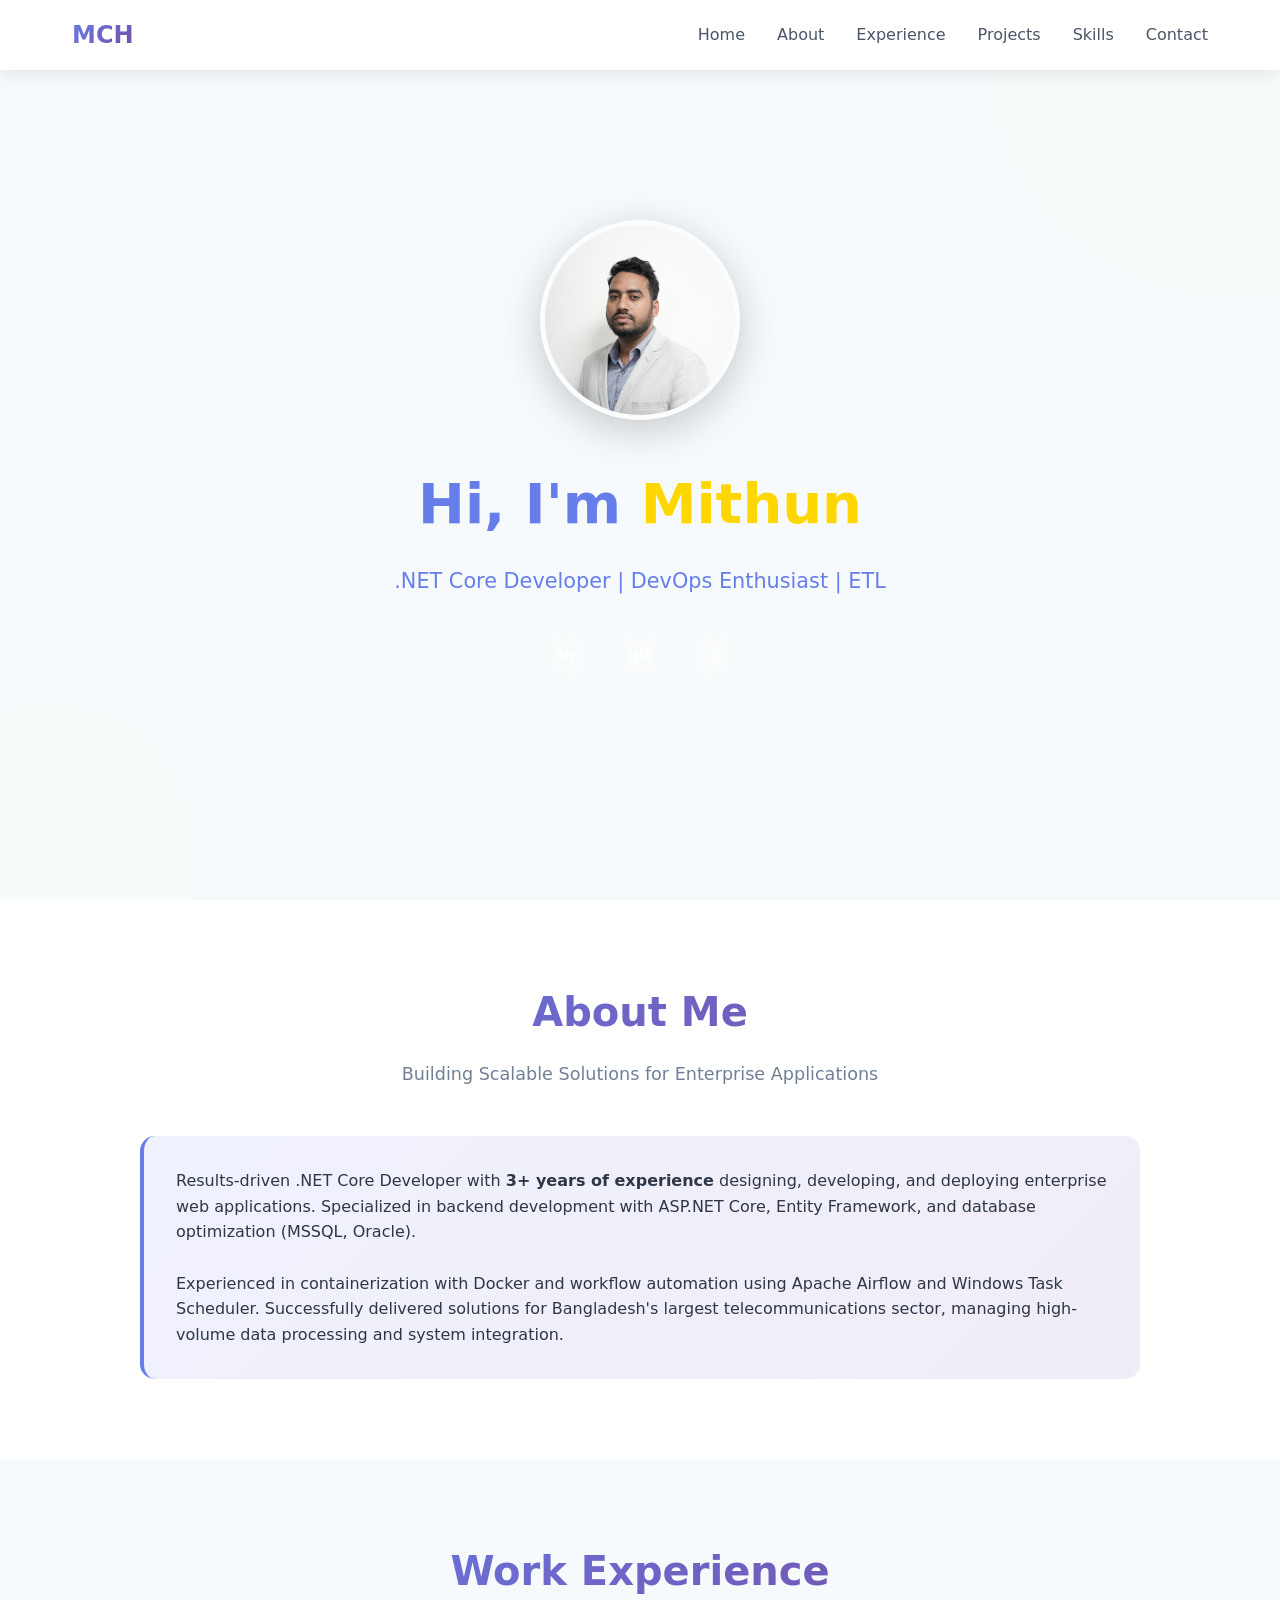
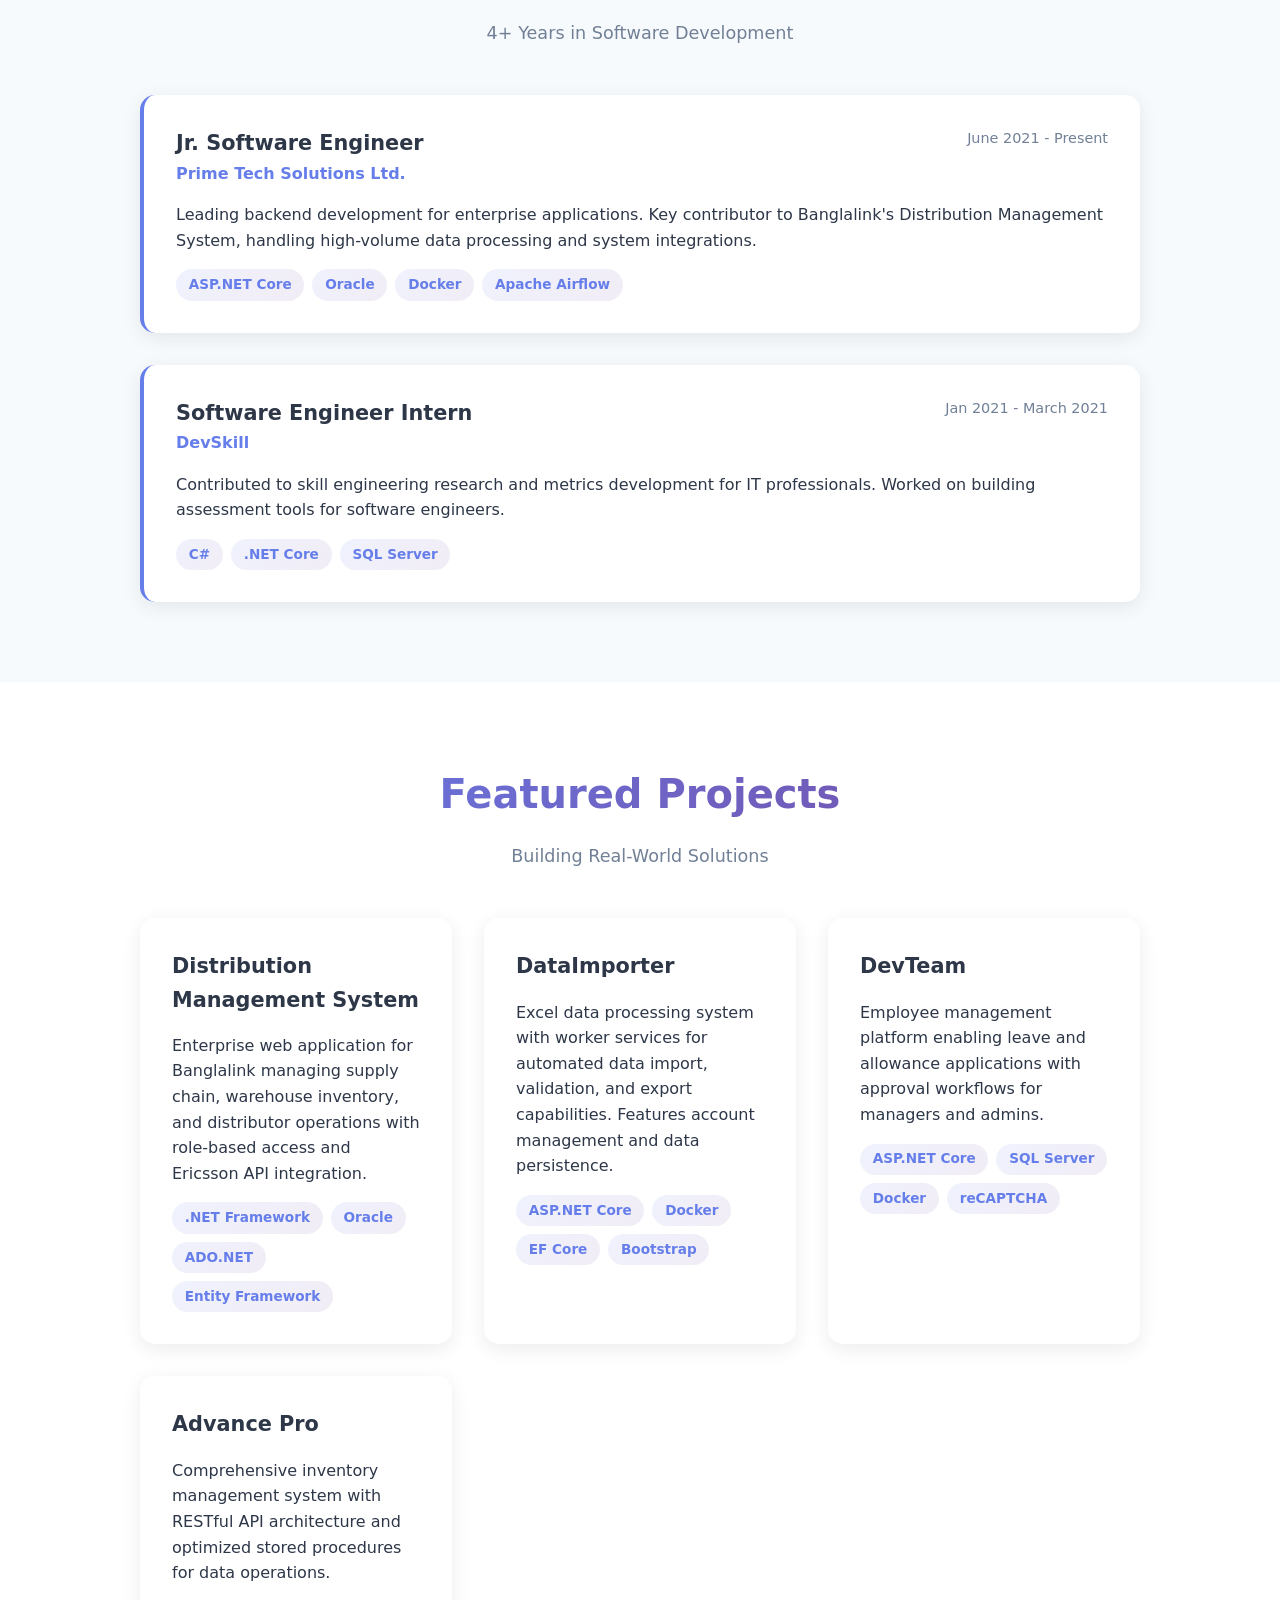
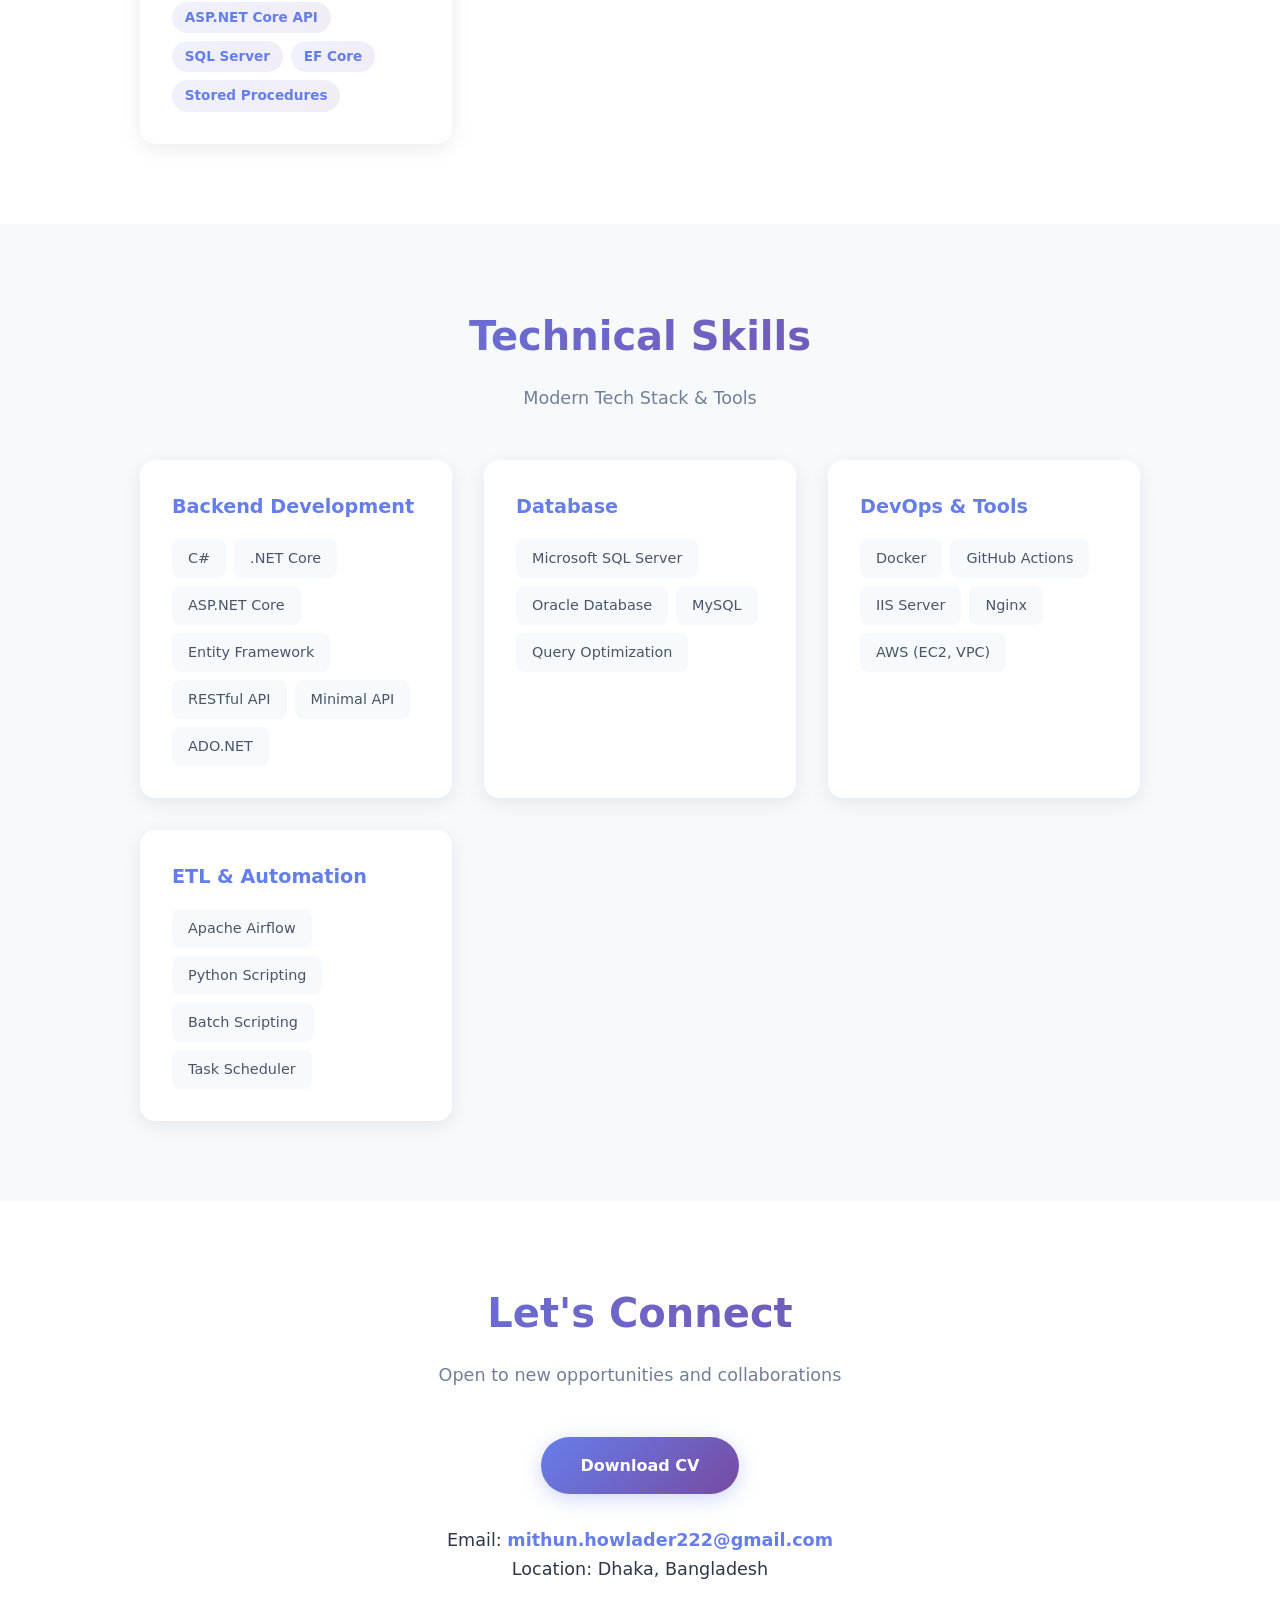
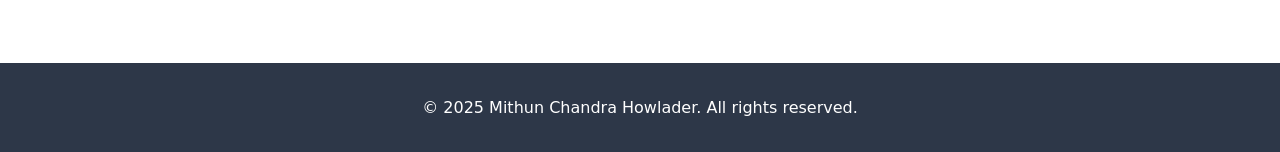
==== index.html @ dd21c3f7 "segrigate css and html" ====
<!DOCTYPE html>
<html lang="en">
<head>
  <meta charset="UTF-8">
  <meta name="viewport" content="width=device-width, initial-scale=1.0">
  <title>Mithun Chandra Howlader | .NET Developer</title>
  <!-- CSS file link -->
  <link rel="stylesheet" href="style.css">
</head>
<body>
  <!-- Navigation -->
  <nav>
    <div class="container">
      <div class="logo">MCH</div>
      <ul>
        <li><a href="#home">Home</a></li>
        <li><a href="#about">About</a></li>
        <li><a href="#experience">Experience</a></li>
        <li><a href="#projects">Projects</a></li>
        <li><a href="#skills">Skills</a></li>
        <li><a href="#contact">Contact</a></li>
      </ul>
      <div class="mobile-menu">☰</div>
    </div>
  </nav>

  <!-- Hero Section -->
  <section id="home" class="hero">
    <div class="hero-content">
      <img src="mch.JPG" alt="Profile" class="profile-pic">
      <h1 style="color: #667eea;">Hi, I'm <span style="color: #ffd700;">Mithun</span></h1>
      <p class="subtitle" style="color: #667eea;">.NET Core Developer | DevOps Enthusiast | ETL</p>
      <div class="social-links">
        <a href="https://www.linkedin.com/in/mithun-chandra-howlader-b78268a1/" target="_blank" title="LinkedIn">in</a>
        <a href="https://github.com/mchowlader/" target="_blank" title="GitHub">git</a>
        <a href="mailto:mi@example.com" title="Email">@</a>
      </div>
    </div>
  </section>

  <!-- About Section -->
  <section id="about">
    <div class="container">
      <h2>About Me</h2>
      <p class="section-subtitle">Building Scalable Solutions for Enterprise Applications</p>
      
      <div class="about-content">
        <div class="about-text">
          <p>Results-driven .NET Core Developer with <strong>3+ years of experience</strong> designing, developing, and deploying enterprise web applications. Specialized in backend development with ASP.NET Core, Entity Framework, and database optimization (MSSQL, Oracle).</p>
          <br>
          <p>Experienced in containerization with Docker and workflow automation using Apache Airflow and Windows Task Scheduler. Successfully delivered solutions for Bangladesh's largest telecommunications sector, managing high-volume data processing and system integration.</p>
        </div>
      </div>
    </div>
  </section>

  <!-- Experience Section -->
  <section id="experience">
    <div class="container">
      <h2>Work Experience</h2>
      <p class="section-subtitle">4+ Years in Software Development</p>
      
      <div class="experience-grid">
        <div class="experience-card">
          <div class="experience-header">
            <div>
              <div class="job-title">Jr. Software Engineer</div>
              <div class="company">Prime Tech Solutions Ltd.</div>
            </div>
            <div class="date">June 2021 - Present</div>
          </div>
          <p>Leading backend development for enterprise applications. Key contributor to Banglalink's Distribution Management System, handling high-volume data processing and system integrations.</p>
          <div class="tech-stack">
            <span class="tech-tag">ASP.NET Core</span>
            <span class="tech-tag">Oracle</span>
            <span class="tech-tag">Docker</span>
            <span class="tech-tag">Apache Airflow</span>
          </div>
        </div>

        <div class="experience-card">
          <div class="experience-header">
            <div>
              <div class="job-title">Software Engineer Intern</div>
              <div class="company">DevSkill</div>
            </div>
            <div class="date">Jan 2021 - March 2021</div>
          </div>
          <p>Contributed to skill engineering research and metrics development for IT professionals. Worked on building assessment tools for software engineers.</p>
          <div class="tech-stack">
            <span class="tech-tag">C#</span>
            <span class="tech-tag">.NET Core</span>
            <span class="tech-tag">SQL Server</span>
          </div>
        </div>
      </div>
    </div>
  </section>

  <!-- Projects Section -->
  <section id="projects">
    <div class="container">
      <h2>Featured Projects</h2>
      <p class="section-subtitle">Building Real-World Solutions</p>
      
      <div class="projects-grid">
        <div class="project-card">
          <div class="project-title">Distribution Management System</div>
          <p>Enterprise web application for Banglalink managing supply chain, warehouse inventory, and distributor operations with role-based access and Ericsson API integration.</p>
          <div class="tech-stack">
            <span class="tech-tag">.NET Framework</span>
            <span class="tech-tag">Oracle</span>
            <span class="tech-tag">ADO.NET</span>
            <span class="tech-tag">Entity Framework</span>
          </div>
        </div>

        <div class="project-card">
          <div class="project-title">DataImporter</div>
          <p>Excel data processing system with worker services for automated data import, validation, and export capabilities. Features account management and data persistence.</p>
          <div class="tech-stack">
            <span class="tech-tag">ASP.NET Core</span>
            <span class="tech-tag">Docker</span>
            <span class="tech-tag">EF Core</span>
            <span class="tech-tag">Bootstrap</span>
          </div>
        </div>

        <div class="project-card">
          <div class="project-title">DevTeam</div>
          <p>Employee management platform enabling leave and allowance applications with approval workflows for managers and admins.</p>
          <div class="tech-stack">
            <span class="tech-tag">ASP.NET Core</span>
            <span class="tech-tag">SQL Server</span>
            <span class="tech-tag">Docker</span>
            <span class="tech-tag">reCAPTCHA</span>
          </div>
        </div>

        <div class="project-card">
          <div class="project-title">Advance Pro</div>
          <p>Comprehensive inventory management system with RESTful API architecture and optimized stored procedures for data operations.</p>
          <div class="tech-stack">
            <span class="tech-tag">ASP.NET Core API</span>
            <span class="tech-tag">SQL Server</span>
            <span class="tech-tag">EF Core</span>
            <span class="tech-tag">Stored Procedures</span>
          </div>
        </div>
      </div>
    </div>
  </section>

  <!-- Skills Section -->
  <section id="skills">
    <div class="container">
      <h2>Technical Skills</h2>
      <p class="section-subtitle">Modern Tech Stack & Tools</p>
      
      <div class="skills-grid">
        <div class="skill-category">
          <h3>Backend Development</h3>
          <div class="skill-list">
            <span class="skill-item">C#</span>
            <span class="skill-item">.NET Core</span>
            <span class="skill-item">ASP.NET Core</span>
            <span class="skill-item">Entity Framework</span>
            <span class="skill-item">RESTful API</span>
            <span class="skill-item">Minimal API</span>
            <span class="skill-item">ADO.NET</span>
          </div>
        </div>

        <div class="skill-category">
          <h3>Database</h3>
          <div class="skill-list">
            <span class="skill-item">Microsoft SQL Server</span>
            <span class="skill-item">Oracle Database</span>
            <span class="skill-item">MySQL</span>
            <span class="skill-item">Query Optimization</span>
          </div>
        </div>

        <div class="skill-category">
          <h3>DevOps & Tools</h3>
          <div class="skill-list">
            <span class="skill-item">Docker</span>
            <span class="skill-item">GitHub Actions</span>
            <span class="skill-item">IIS Server</span>
            <span class="skill-item">Nginx</span>
            <span class="skill-item">AWS (EC2, VPC)</span>
          </div>
        </div>

        <div class="skill-category">
          <h3>ETL & Automation</h3>
          <div class="skill-list">
            <span class="skill-item">Apache Airflow</span>
            <span class="skill-item">Python Scripting</span>
            <span class="skill-item">Batch Scripting</span>
            <span class="skill-item">Task Scheduler</span>
          </div>
        </div>
      </div>
    </div>
  </section>

  <!-- Contact Section -->
  <section id="contact">
    <div class="container">
      <h2>Let's Connect</h2>
      <p class="section-subtitle">Open to new opportunities and collaborations</p>
      
      <div class="contact-content">
        <a href="Mithun Chandra Howlader_CV_v2.pdf" class="btn-primary" target="_blank">Download CV</a>
        <div class="contact-info">
          <p>Email: <a href="mithun.howlader222@gmail">mithun.howlader222@gmail.com</a></p>
          <p>Location: Dhaka, Bangladesh</p>
        </div>
      </div>
    </div>
  </section>

  <!-- Footer -->
  <footer>
    <p>© 2025 Mithun Chandra Howlader. All rights reserved.</p>
  </footer>
</body>
</html>
---- style.css ----
* {
      margin: 0;
      padding: 0;
      box-sizing: border-box;
      scroll-behavior: smooth;
    }

    body {
      font-family: 'Inter', 'Segoe UI', system-ui, -apple-system, sans-serif;
      background: linear-gradient(135deg, #667eea 0%, #764ba2 100%);
      color: #2d3748;
      line-height: 1.6;
    }

    /* Navigation */
    nav {
      position: fixed;
      top: 0;
      width: 100%;
      background: rgba(255, 255, 255, 0.95);
      backdrop-filter: blur(10px);
      padding: 1rem 0;
      z-index: 1000;
      box-shadow: 0 2px 20px rgba(0, 0, 0, 0.1);
    }

    nav .container {
      max-width: 1200px;
      margin: 0 auto;
      padding: 0 2rem;
      display: flex;
      justify-content: space-between;
      align-items: center;
    }

    nav .logo {
      font-size: 1.5rem;
      font-weight: 700;
      background: linear-gradient(135deg, #667eea 0%, #764ba2 100%);
      -webkit-background-clip: text;
      -webkit-text-fill-color: transparent;
      background-clip: text;
    }

    nav ul {
      display: flex;
      list-style: none;
      gap: 2rem;
    }

    nav a {
      text-decoration: none;
      color: #4a5568;
      font-weight: 500;
      transition: color 0.3s;
    }

    nav a:hover {
      color: #667eea;
    }

    /* Hero Section */
    .hero {
      min-height: 100vh;
      display: flex;
      align-items: center;
      justify-content: center;
      text-align: center;
      padding: 2rem;
      position: relative;
      overflow: hidden;
    }

    .hero::before {
      content: '';
      position: absolute;
      width: 500px;
      height: 500px;
      background: rgba(255, 255, 255, 0.1);
      border-radius: 50%;
      top: -200px;
      right: -200px;
      animation: float 6s ease-in-out infinite;
    }

    .hero::after {
      content: '';
      position: absolute;
      width: 300px;
      height: 300px;
      background: rgba(255, 255, 255, 0.1);
      border-radius: 50%;
      bottom: -100px;
      left: -100px;
      animation: float 8s ease-in-out infinite;
    }

    @keyframes float {
      0%, 100% { transform: translateY(0px); }
      50% { transform: translateY(20px); }
    }

    .hero-content {
      position: relative;
      z-index: 1;
    }

    .profile-pic {
      width: 200px;
      height: 200px;
      border-radius: 50%;
      border: 5px solid rgba(255, 255, 255, 0.3);
      margin-bottom: 2rem;
      box-shadow: 0 10px 40px rgba(0, 0, 0, 0.2);
      object-fit: cover;
      transition: transform 0.3s;
    }

    .profile-pic:hover {
      transform: scale(1.05);
    }

    .hero h1 {
      font-size: 3.5rem;
      color: white;
      margin-bottom: 1rem;
      font-weight: 800;
    }

    .hero .subtitle {
      font-size: 1.3rem;
      color: rgba(255, 255, 255, 0.9);
      margin-bottom: 2rem;
      font-weight: 300;
    }

    .social-links {
      display: flex;
      gap: 1.5rem;
      justify-content: center;
      margin-top: 2rem;
    }

    .social-links a {
      width: 50px;
      height: 50px;
      background: rgba(255, 255, 255, 0.2);
      backdrop-filter: blur(10px);
      border-radius: 50%;
      display: flex;
      align-items: center;
      justify-content: center;
      color: white;
      text-decoration: none;
      transition: all 0.3s;
      font-weight: 600;
    }

    .social-links a:hover {
      background: white;
      color: #667eea;
      transform: translateY(-5px);
    }

    /* Sections */
    section {
      padding: 5rem 2rem;
      background: white;
    }

    section:nth-child(even) {
      background: #f7fafc;
    }

    .container {
      max-width: 1000px;
      margin: 0 auto;
    }

    h2 {
      font-size: 2.5rem;
      margin-bottom: 1rem;
      text-align: center;
      background: linear-gradient(135deg, #667eea 0%, #764ba2 100%);
      -webkit-background-clip: text;
      -webkit-text-fill-color: transparent;
      background-clip: text;
      font-weight: 700;
    }

    .section-subtitle {
      text-align: center;
      color: #718096;
      margin-bottom: 3rem;
      font-size: 1.1rem;
    }

    /* About Section */
    .about-content {
      display: grid;
      gap: 2rem;
      margin-top: 2rem;
    }

    .about-text {
      background: linear-gradient(135deg, rgba(102, 126, 234, 0.1) 0%, rgba(118, 75, 162, 0.1) 100%);
      padding: 2rem;
      border-radius: 15px;
      border-left: 4px solid #667eea;
    }

    /* Experience Section */
    .experience-grid {
      display: grid;
      gap: 2rem;
      margin-top: 2rem;
    }

    .experience-card {
      background: white;
      padding: 2rem;
      border-radius: 15px;
      box-shadow: 0 5px 20px rgba(0, 0, 0, 0.08);
      border-left: 4px solid #667eea;
      transition: transform 0.3s, box-shadow 0.3s;
    }

    .experience-card:hover {
      transform: translateY(-5px);
      box-shadow: 0 10px 30px rgba(102, 126, 234, 0.2);
    }

    .experience-header {
      display: flex;
      justify-content: space-between;
      align-items: start;
      margin-bottom: 1rem;
      flex-wrap: wrap;
      gap: 1rem;
    }

    .job-title {
      font-size: 1.3rem;
      font-weight: 700;
      color: #2d3748;
    }

    .company {
      color: #667eea;
      font-weight: 600;
    }

    .date {
      color: #718096;
      font-size: 0.9rem;
    }

    /* Projects Section */
    .projects-grid {
      display: grid;
      grid-template-columns: repeat(auto-fit, minmax(300px, 1fr));
      gap: 2rem;
      margin-top: 2rem;
    }

    .project-card {
      background: white;
      padding: 2rem;
      border-radius: 15px;
      box-shadow: 0 5px 20px rgba(0, 0, 0, 0.08);
      transition: transform 0.3s, box-shadow 0.3s;
    }

    .project-card:hover {
      transform: translateY(-5px);
      box-shadow: 0 10px 30px rgba(102, 126, 234, 0.2);
    }

    .project-title {
      font-size: 1.3rem;
      font-weight: 700;
      color: #2d3748;
      margin-bottom: 1rem;
    }

    .tech-stack {
      display: flex;
      flex-wrap: wrap;
      gap: 0.5rem;
      margin-top: 1rem;
    }

    .tech-tag {
      background: linear-gradient(135deg, rgba(102, 126, 234, 0.1) 0%, rgba(118, 75, 162, 0.1) 100%);
      color: #667eea;
      padding: 0.3rem 0.8rem;
      border-radius: 20px;
      font-size: 0.85rem;
      font-weight: 600;
    }

    /* Skills Section */
    .skills-grid {
      display: grid;
      grid-template-columns: repeat(auto-fit, minmax(250px, 1fr));
      gap: 2rem;
      margin-top: 2rem;
    }

    .skill-category {
      background: white;
      padding: 2rem;
      border-radius: 15px;
      box-shadow: 0 5px 20px rgba(0, 0, 0, 0.08);
    }

    .skill-category h3 {
      color: #667eea;
      margin-bottom: 1rem;
      font-size: 1.2rem;
    }

    .skill-list {
      display: flex;
      flex-wrap: wrap;
      gap: 0.5rem;
    }

    .skill-item {
      background: #f7fafc;
      padding: 0.5rem 1rem;
      border-radius: 8px;
      font-size: 0.9rem;
      color: #4a5568;
    }

    /* Contact Section */
    .contact-content {
      text-align: center;
      margin-top: 2rem;
    }

    .btn-primary {
      display: inline-block;
      background: linear-gradient(135deg, #667eea 0%, #764ba2 100%);
      color: white;
      padding: 1rem 2.5rem;
      border-radius: 50px;
      text-decoration: none;
      font-weight: 600;
      transition: transform 0.3s, box-shadow 0.3s;
      box-shadow: 0 5px 20px rgba(102, 126, 234, 0.3);
    }

    .btn-primary:hover {
      transform: translateY(-3px);
      box-shadow: 0 10px 30px rgba(102, 126, 234, 0.4);
    }

    .contact-info {
      margin-top: 2rem;
      font-size: 1.1rem;
    }

    .contact-info a {
      color: #667eea;
      text-decoration: none;
      font-weight: 600;
    }

    /* Footer */
    footer {
      background: #2d3748;
      color: white;
      text-align: center;
      padding: 2rem;
    }

    /* Mobile Menu */
    .mobile-menu {
      display: none;
      cursor: pointer;
      font-size: 1.5rem;
    }

    @media (max-width: 768px) {
      nav ul {
        display: none;
      }

      .mobile-menu {
        display: block;
      }

      .hero h1 {
        font-size: 2.5rem;
      }

      .hero .subtitle {
        font-size: 1.1rem;
      }

      h2 {
        font-size: 2rem;
      }

      .experience-header {
        flex-direction: column;
      }
    }
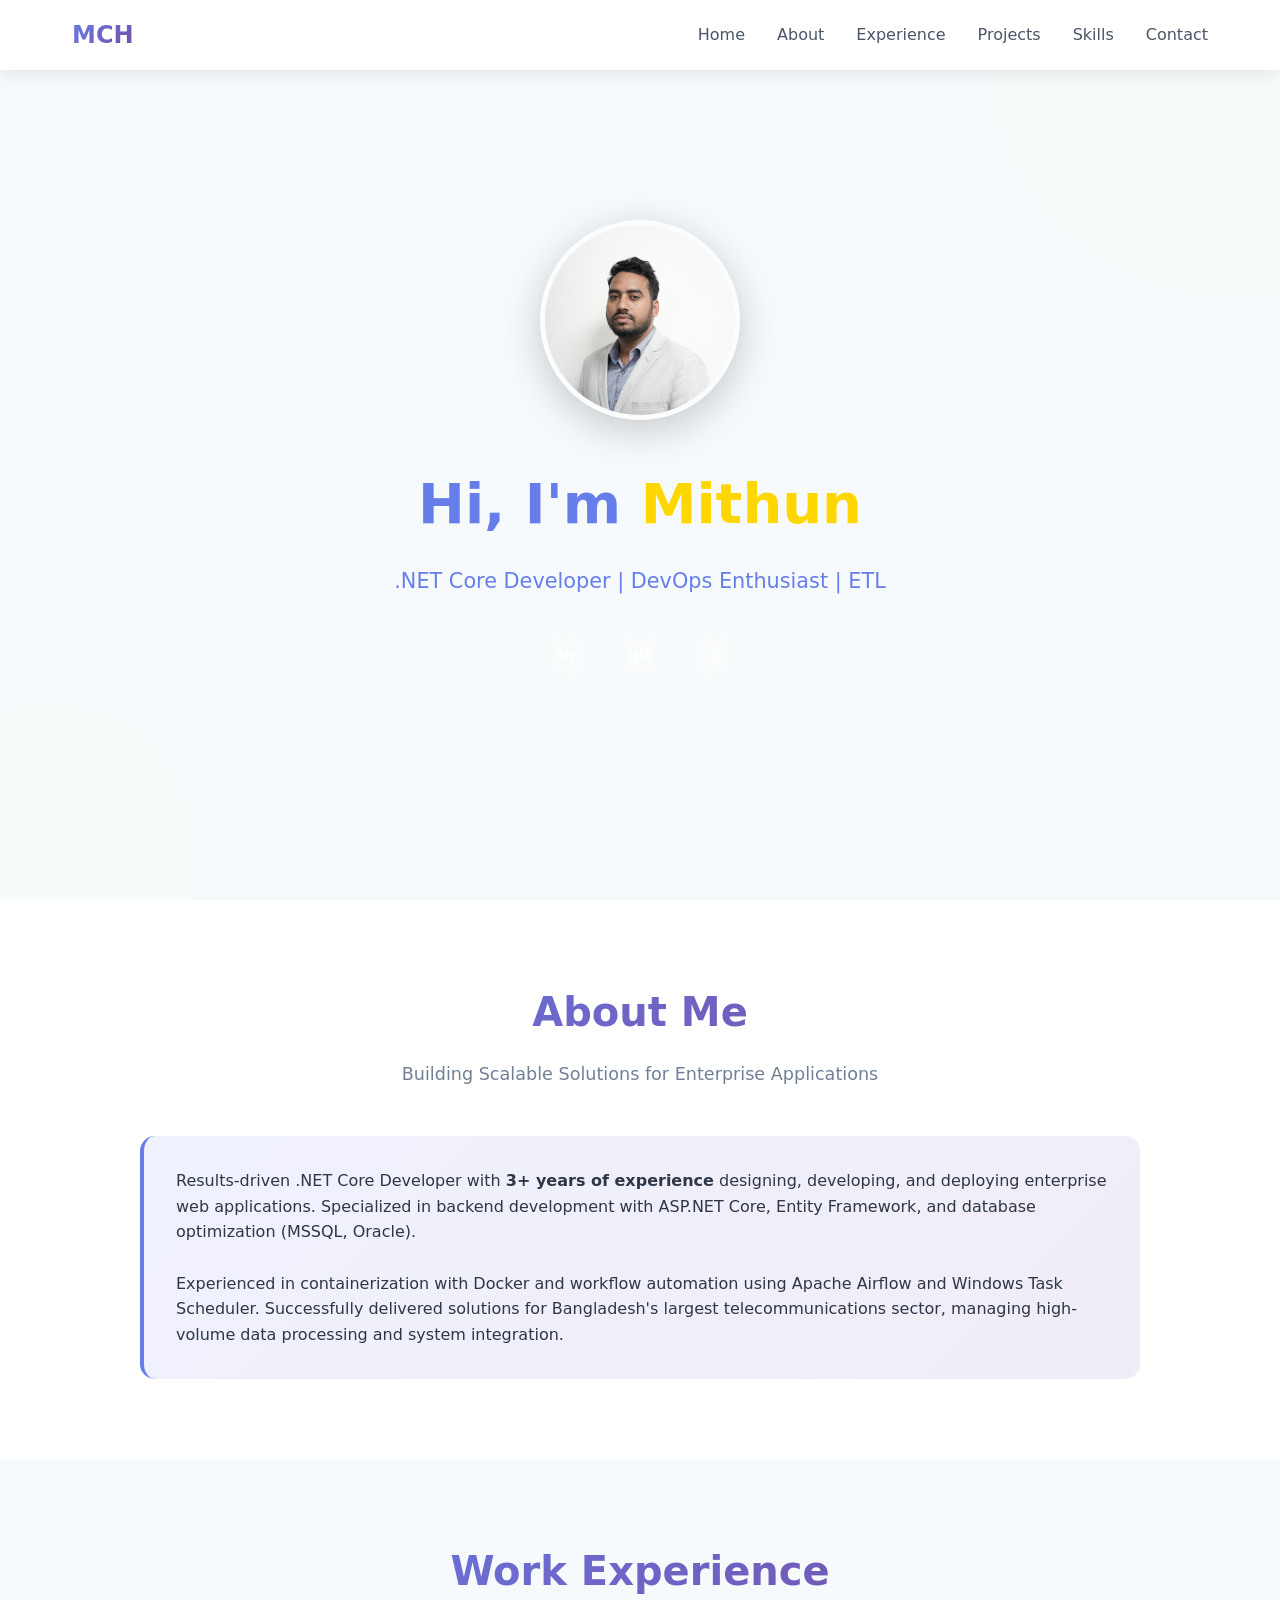
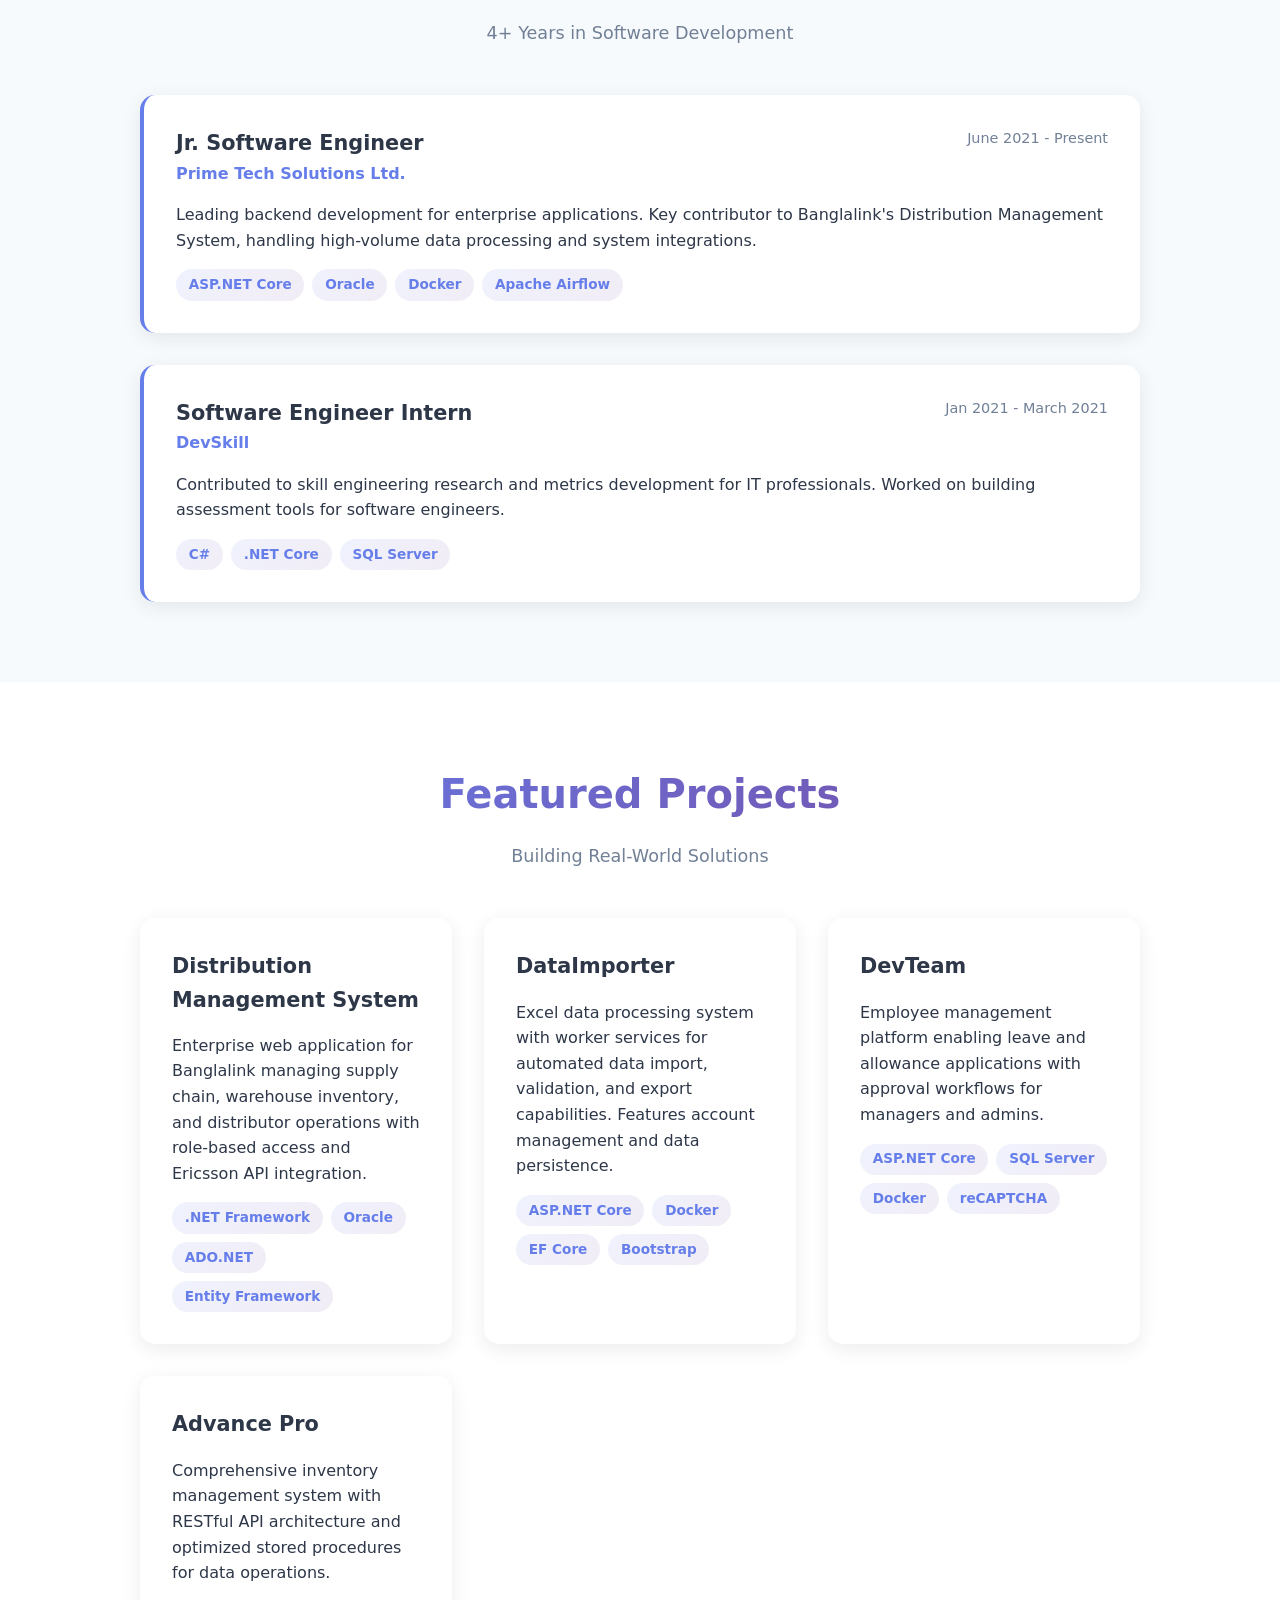
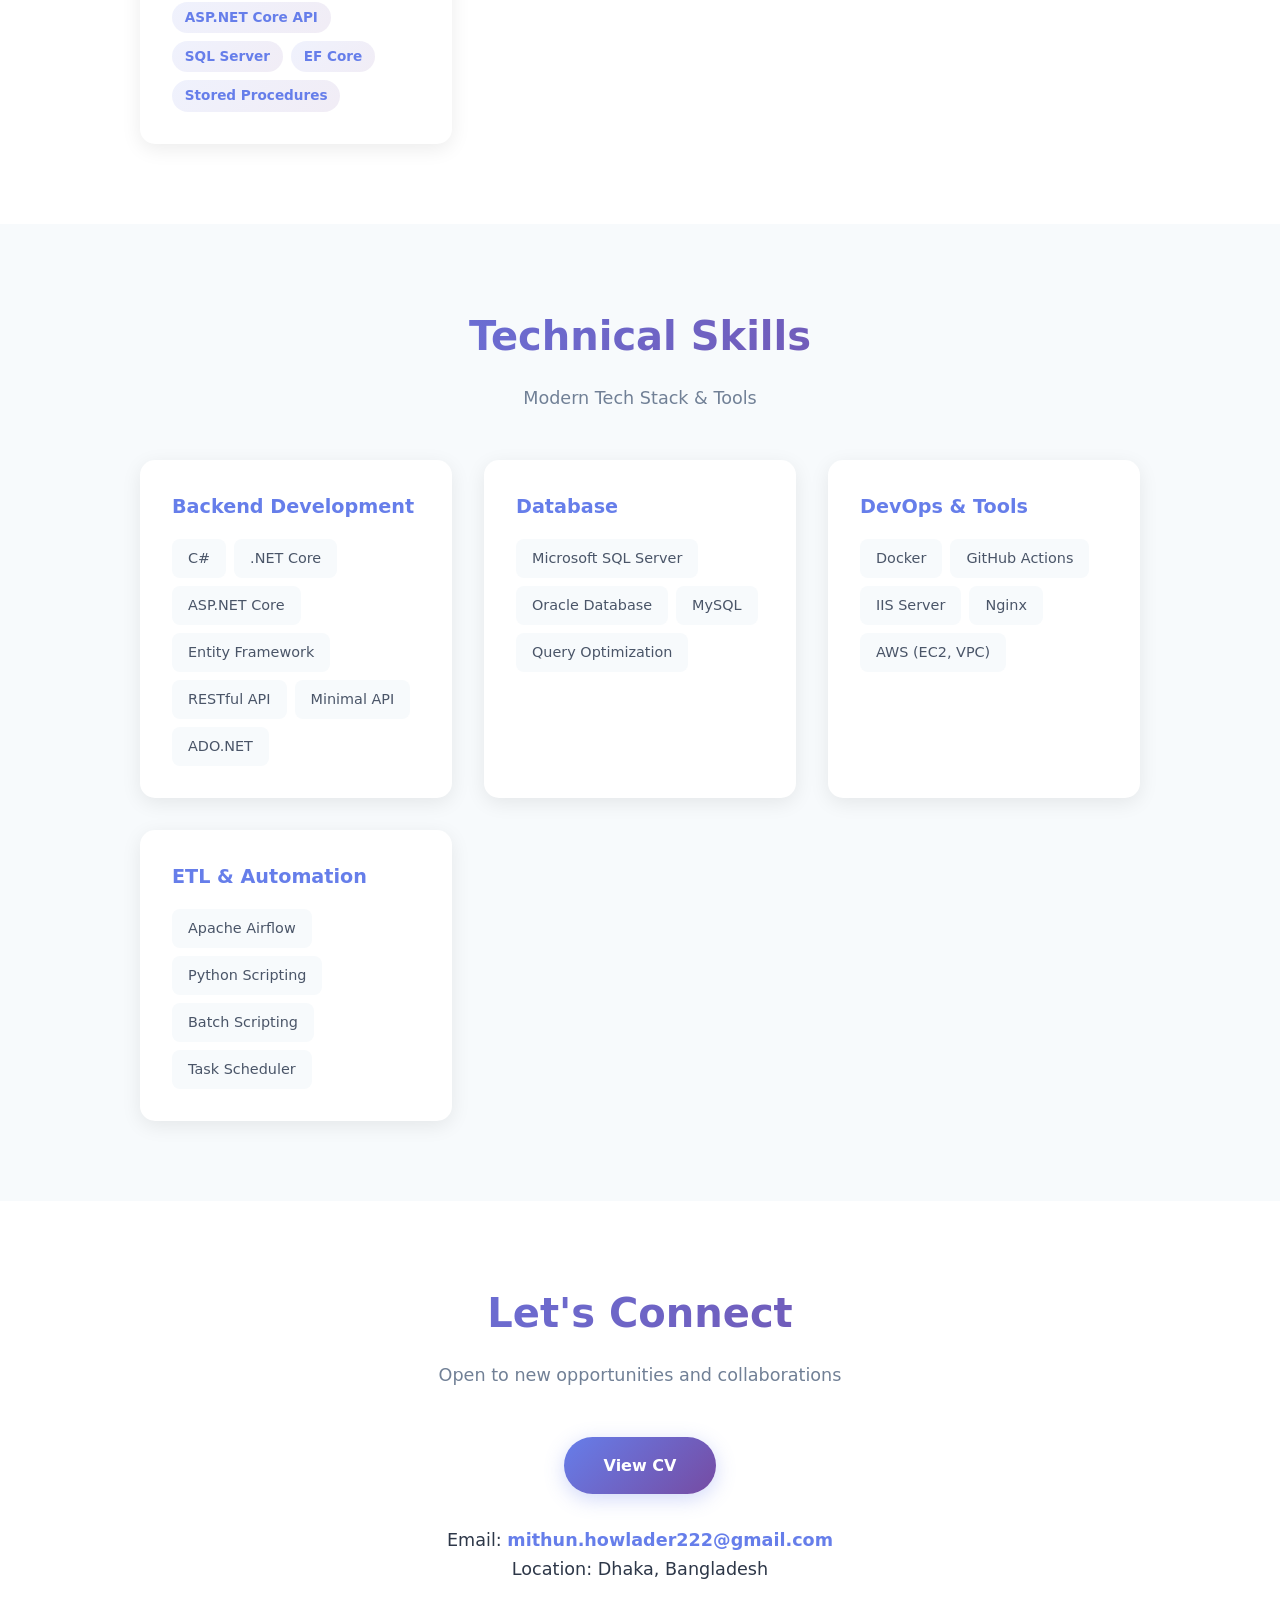
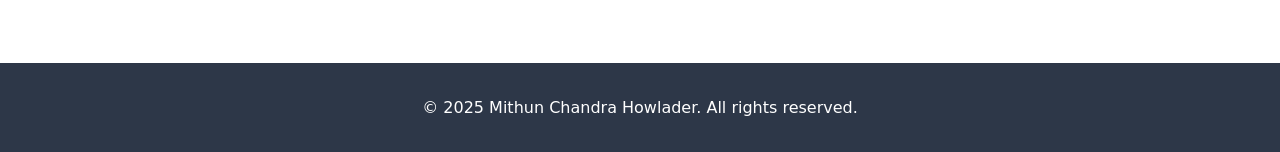
==== commit d33a9313: "update html" ====
--- a/index.html
+++ b/index.html
@@ -212,7 +212,7 @@
       <p class="section-subtitle">Open to new opportunities and collaborations</p>
       
       <div class="contact-content">
-        <a href="Mithun Chandra Howlader_CV_v2.pdf" class="btn-primary" target="_blank">Download CV</a>
+        <a href="Mithun Chandra Howlader_CV_v2.pdf" class="btn-primary" target="_blank">View CV</a>
         <div class="contact-info">
           <p>Email: <a href="mithun.howlader222@gmail">mithun.howlader222@gmail.com</a></p>
           <p>Location: Dhaka, Bangladesh</p>
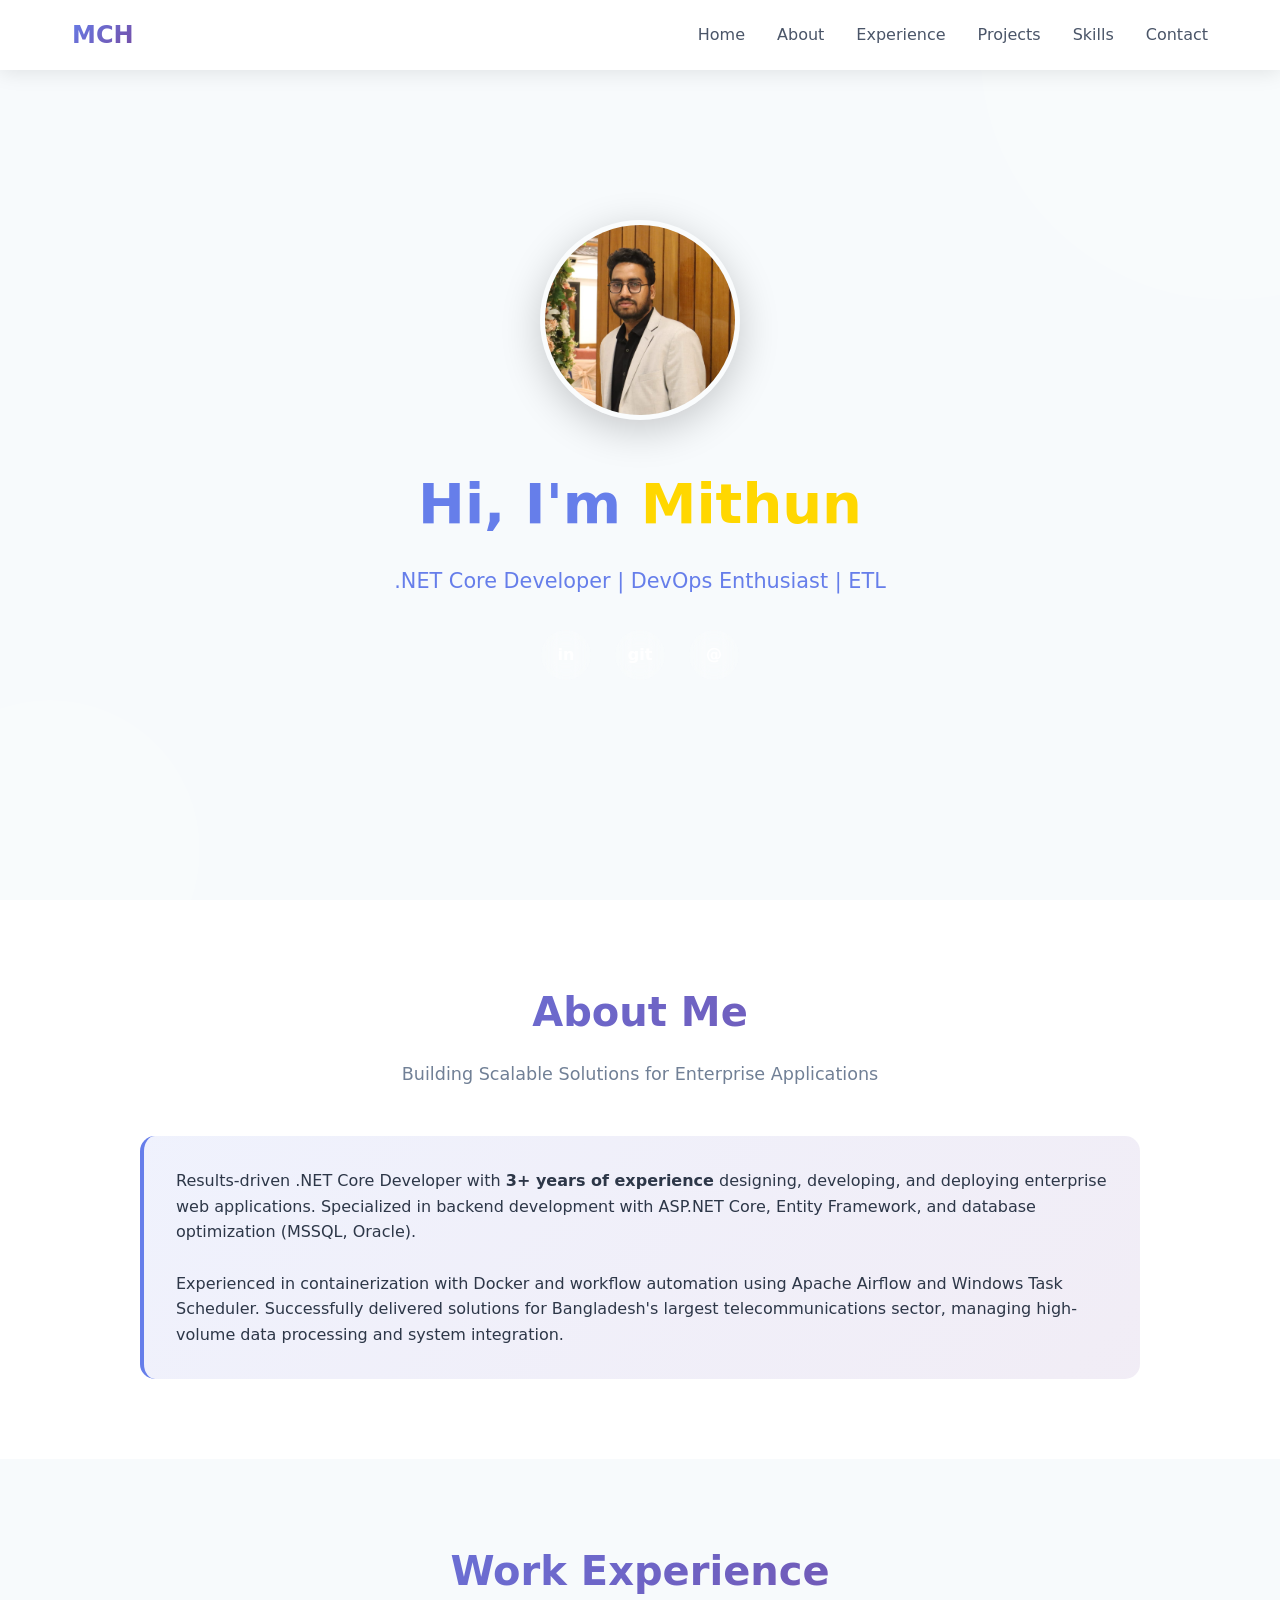
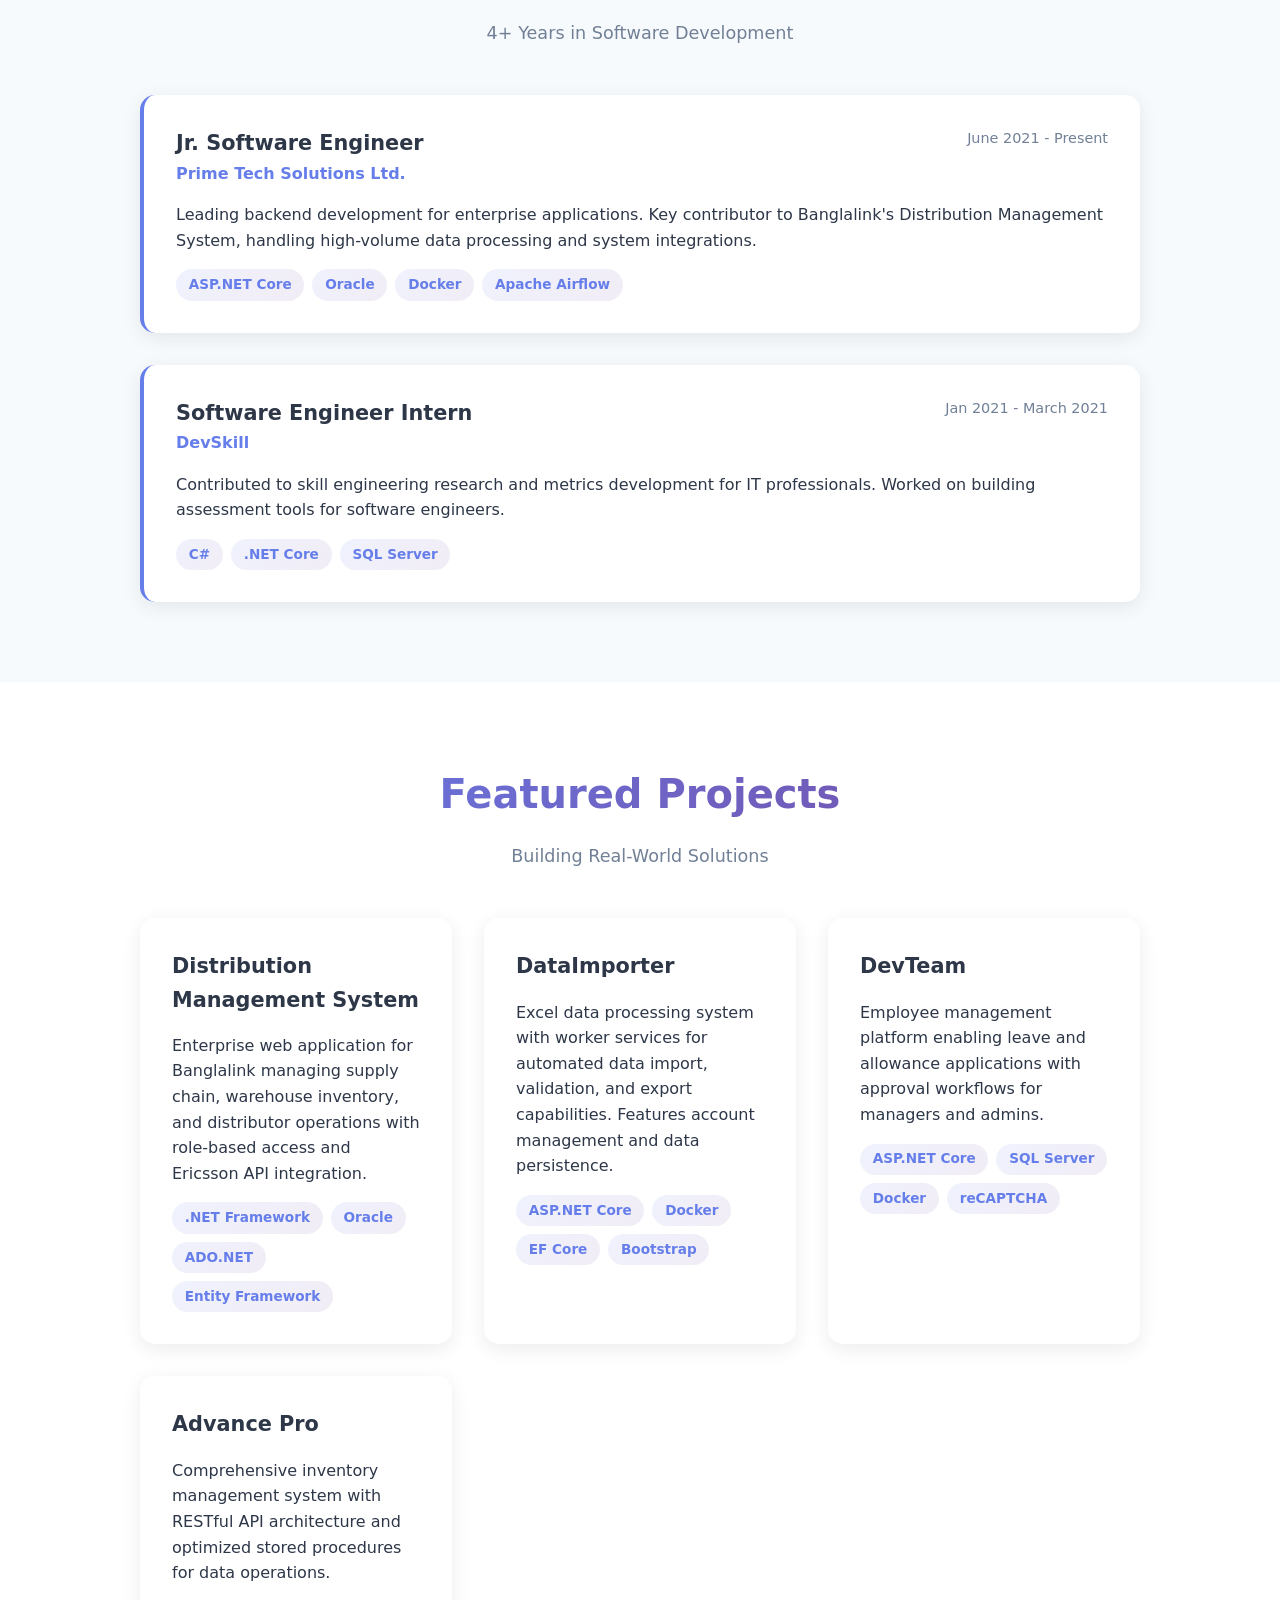
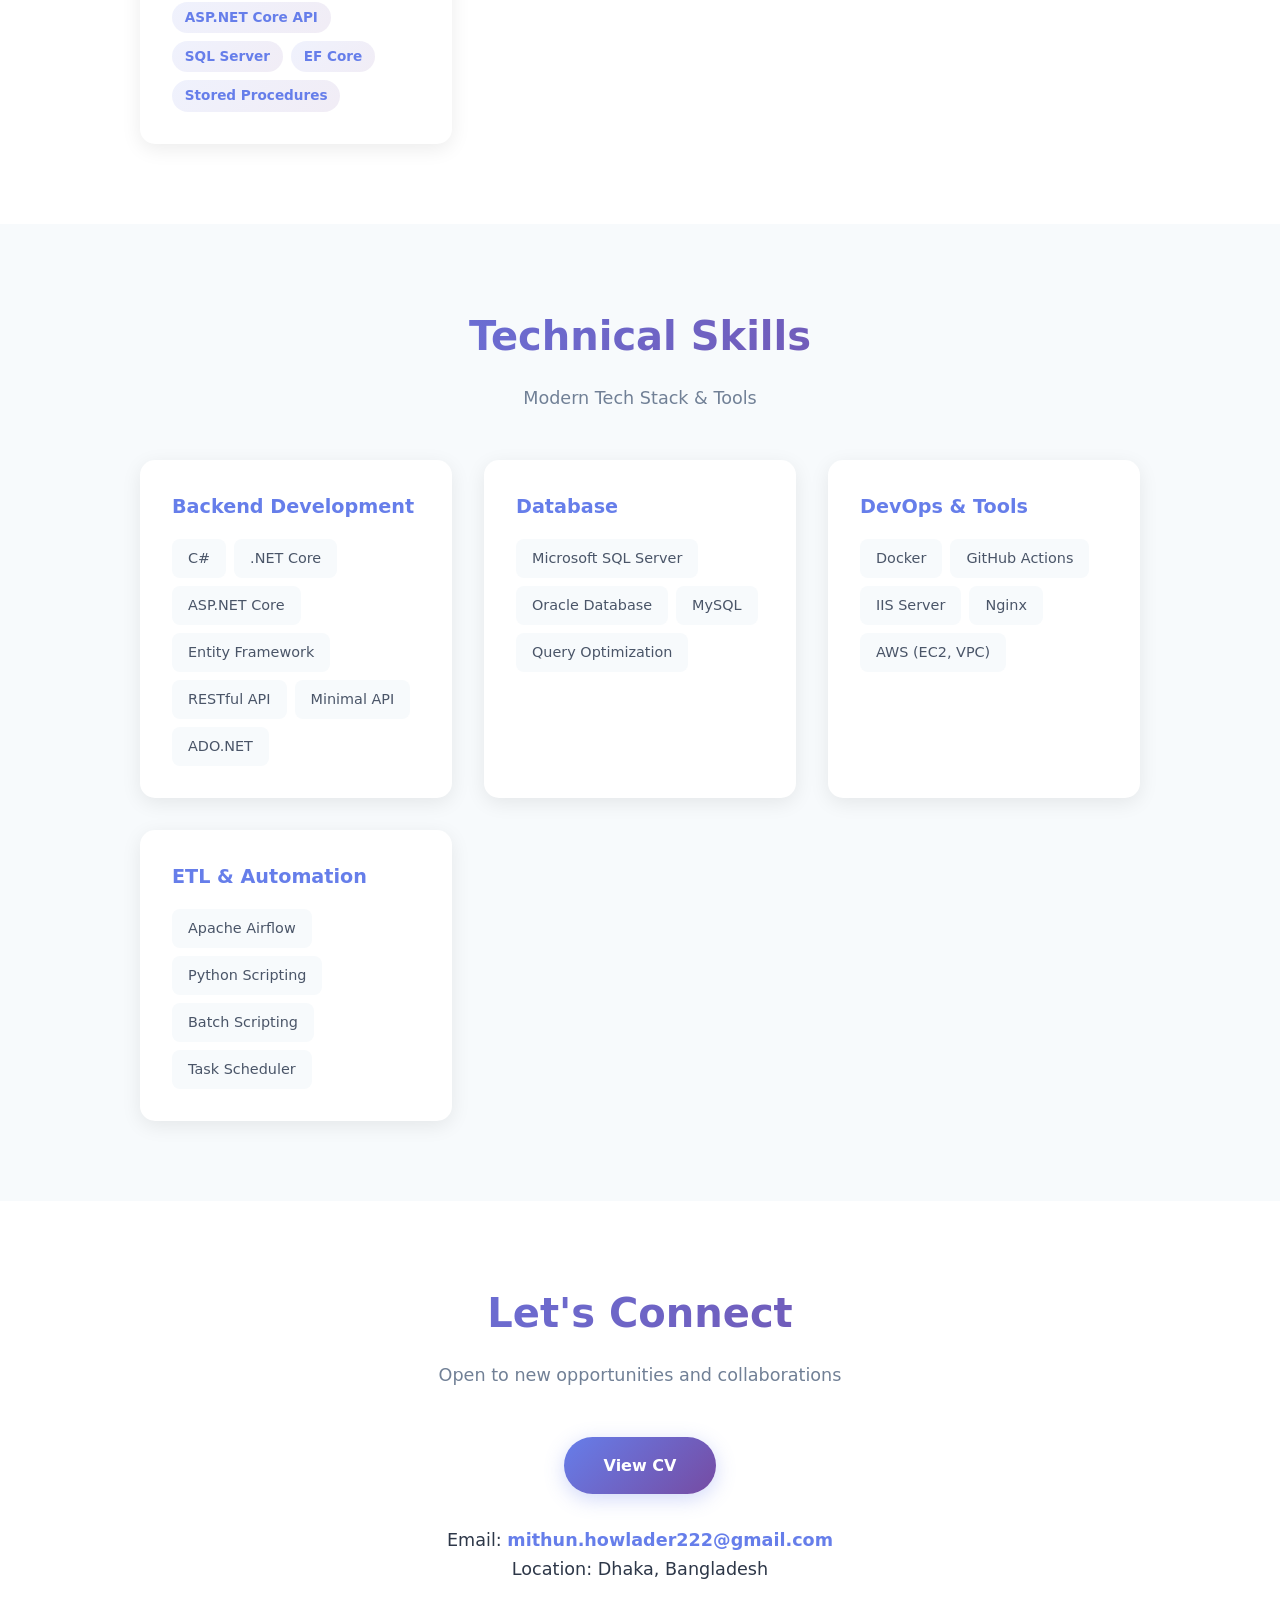
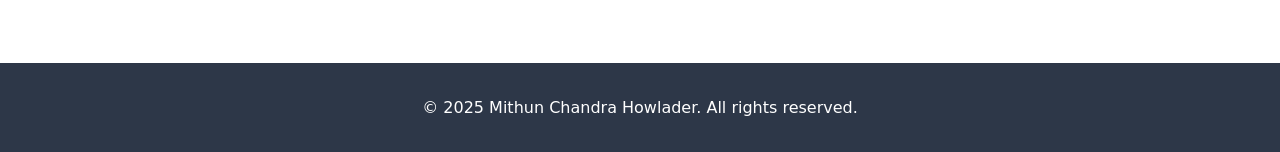
==== commit 5705a794: "update html" ====
--- a/index.html
+++ b/index.html
@@ -27,7 +27,7 @@
   <!-- Hero Section -->
   <section id="home" class="hero">
     <div class="hero-content">
-      <img src="mch.JPG" alt="Profile" class="profile-pic">
+      <img src="MCH_CV.jpg" alt="Profile" class="profile-pic">
       <h1 style="color: #667eea;">Hi, I'm <span style="color: #ffd700;">Mithun</span></h1>
       <p class="subtitle" style="color: #667eea;">.NET Core Developer | DevOps Enthusiast | ETL</p>
       <div class="social-links">
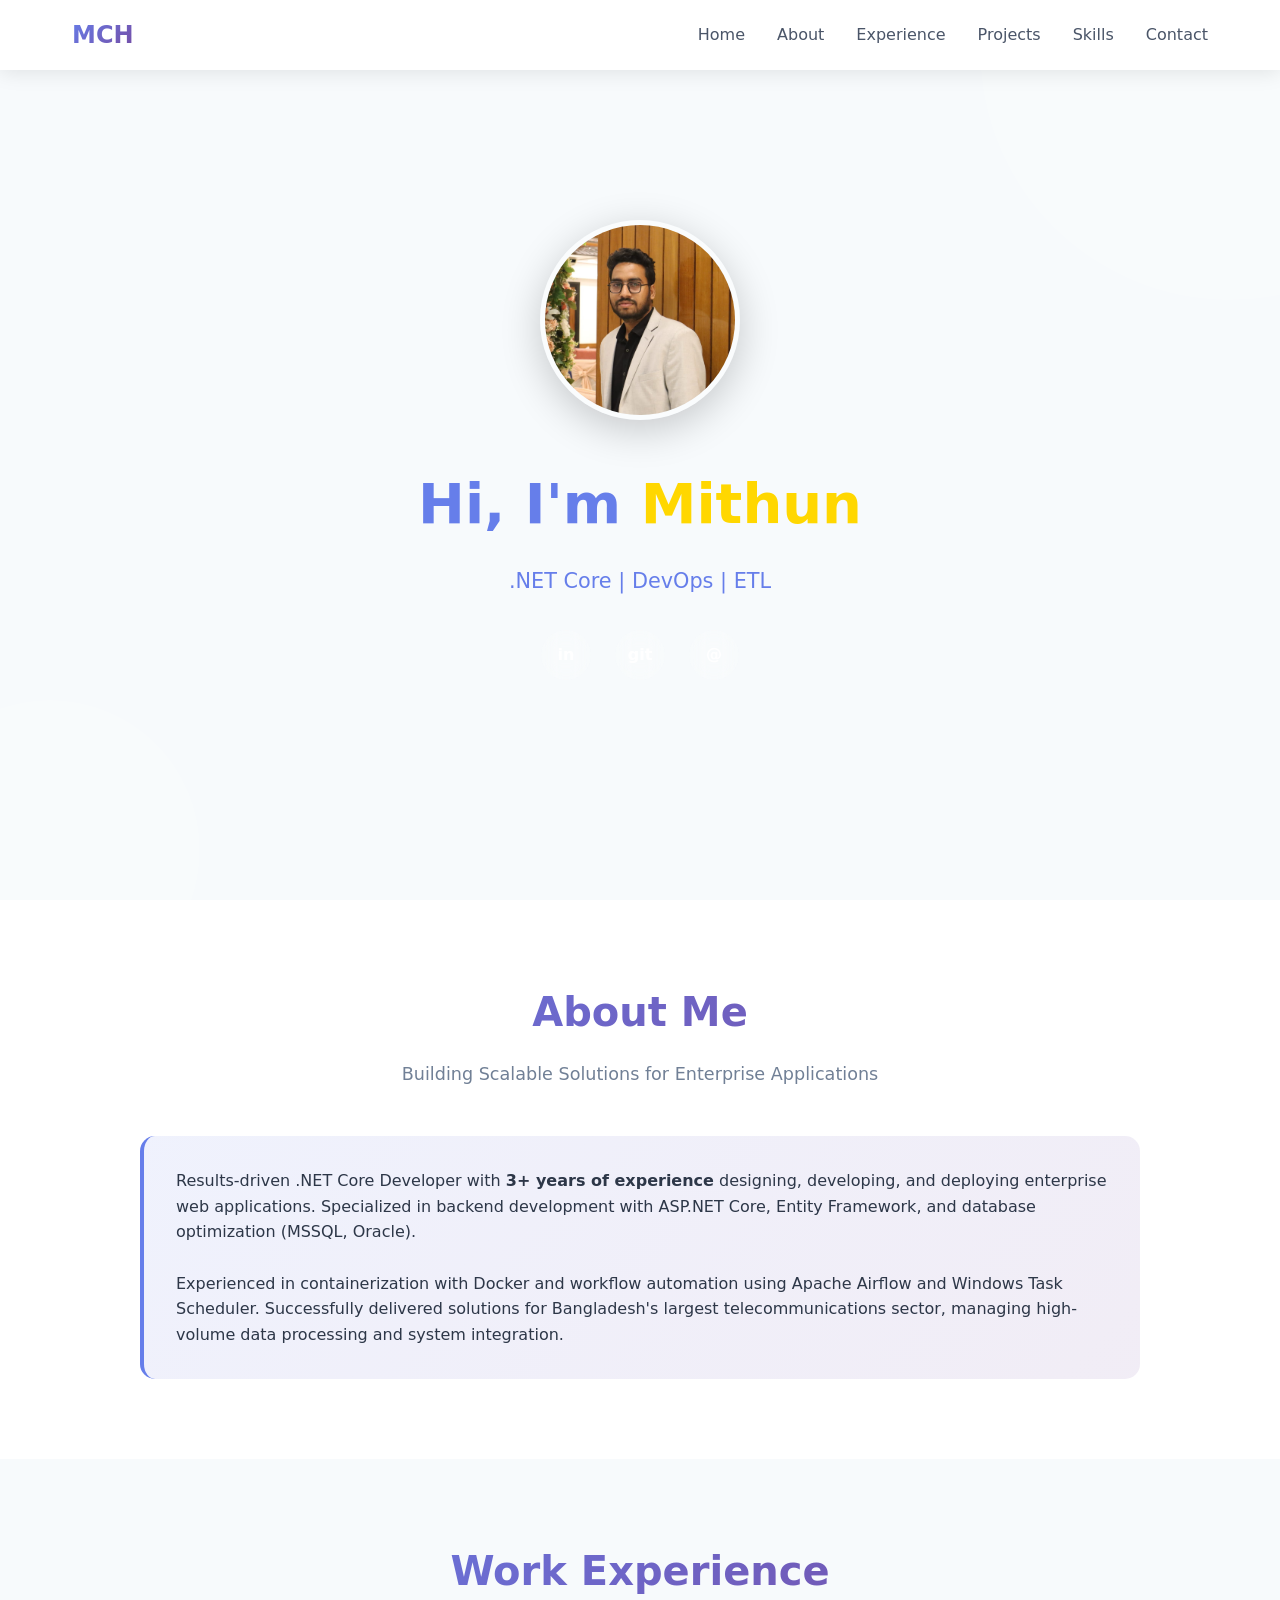
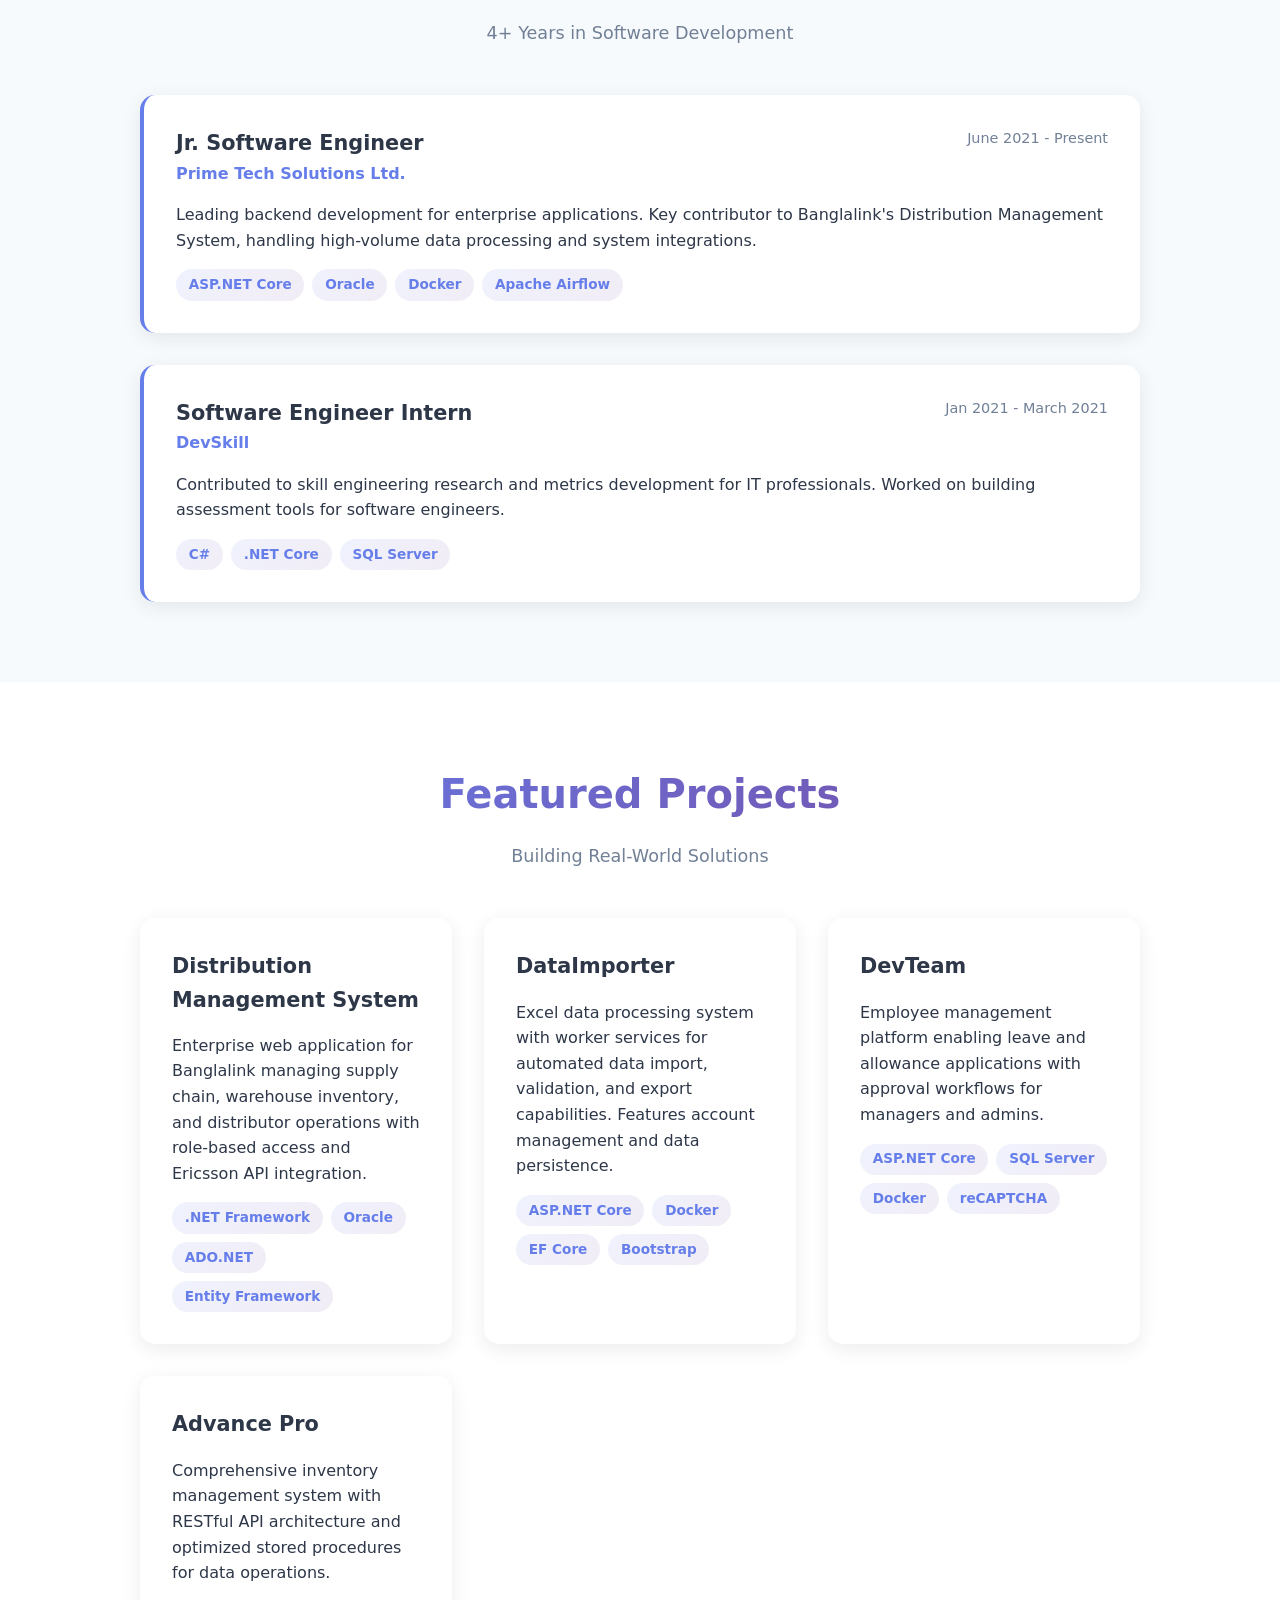
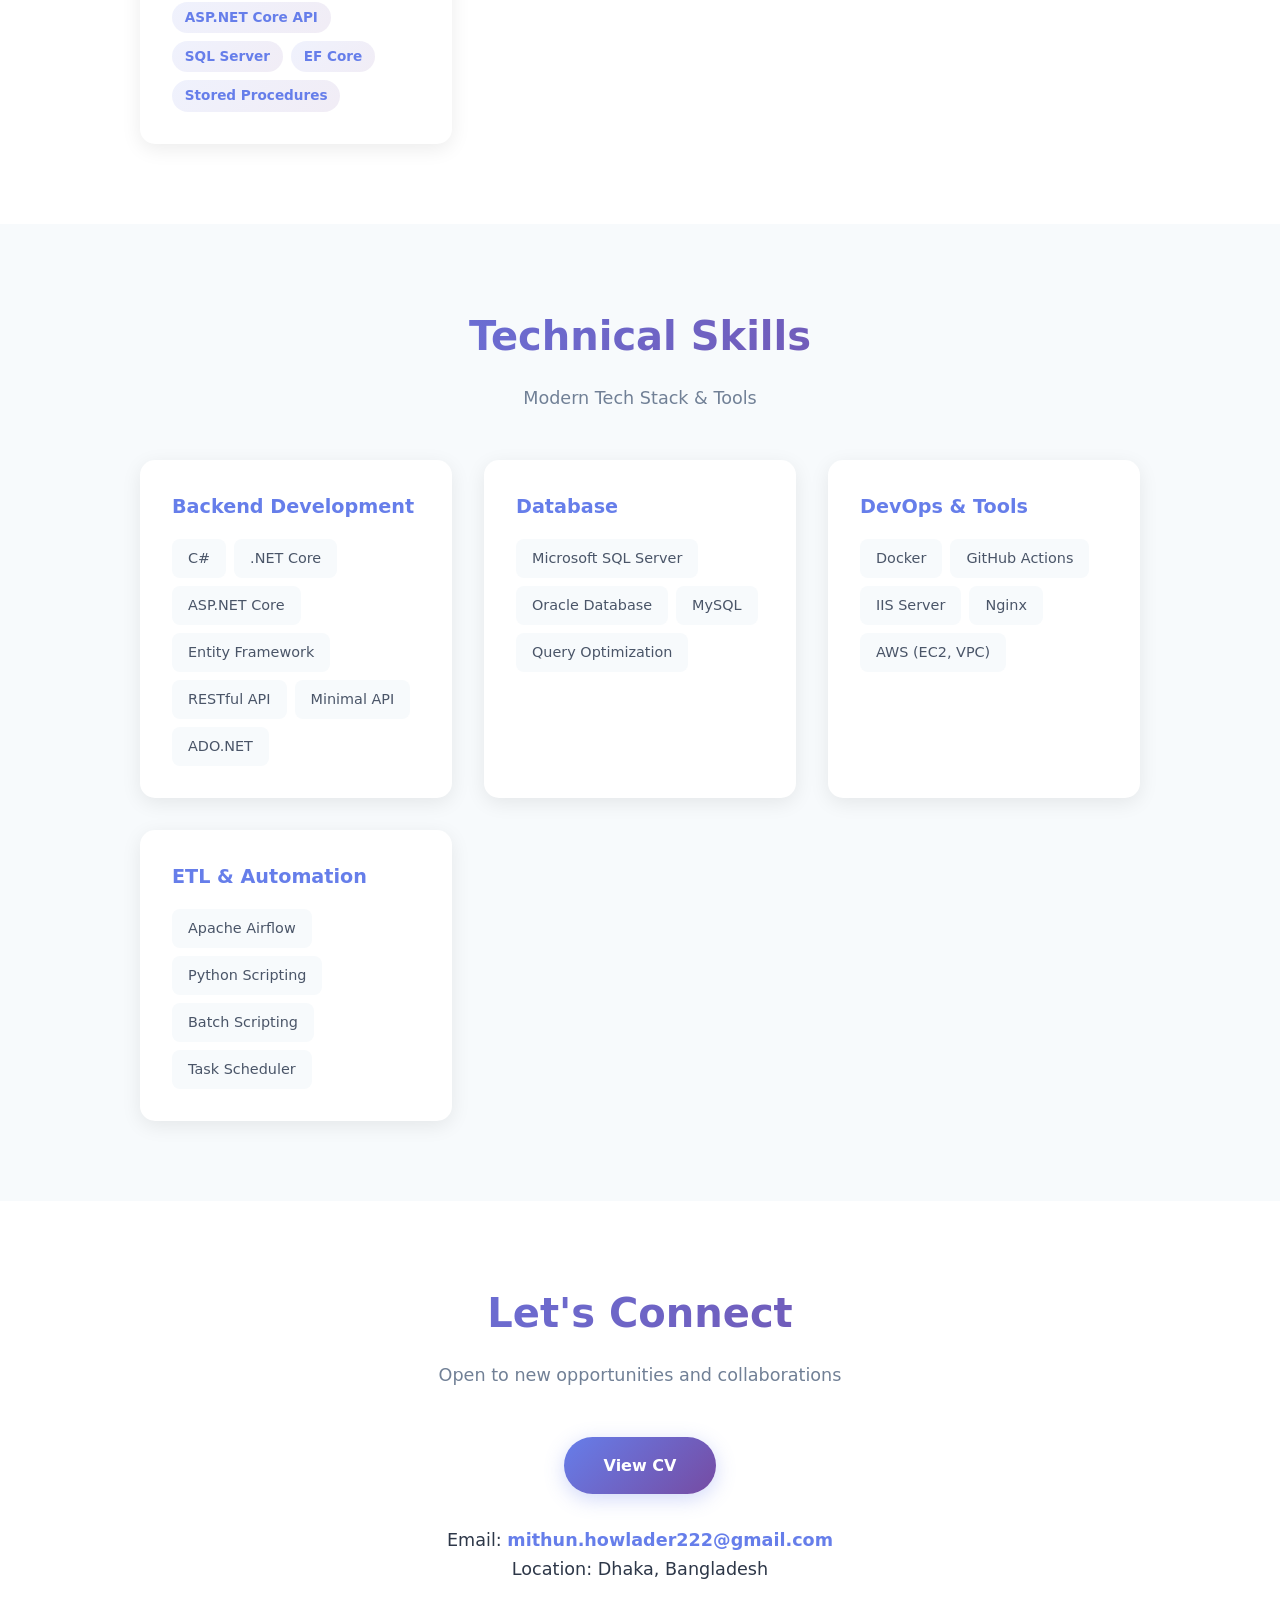
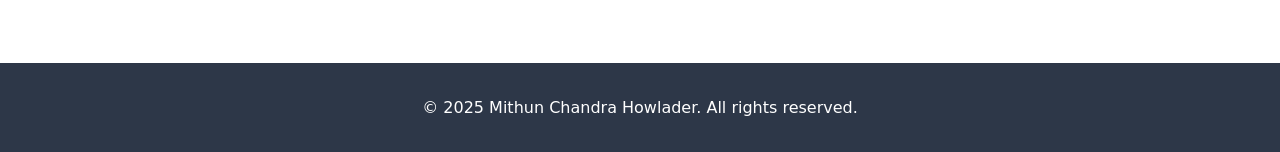
==== commit 3aa063bc: "UPDATE" ====
--- a/index.html
+++ b/index.html
@@ -29,7 +29,7 @@
     <div class="hero-content">
       <img src="MCH_CV.jpg" alt="Profile" class="profile-pic">
       <h1 style="color: #667eea;">Hi, I'm <span style="color: #ffd700;">Mithun</span></h1>
-      <p class="subtitle" style="color: #667eea;">.NET Core Developer | DevOps Enthusiast | ETL</p>
+      <p class="subtitle" style="color: #667eea;">.NET Core | DevOps | ETL</p>
       <div class="social-links">
         <a href="https://www.linkedin.com/in/mithun-chandra-howlader-b78268a1/" target="_blank" title="LinkedIn">in</a>
         <a href="https://github.com/mchowlader/" target="_blank" title="GitHub">git</a>
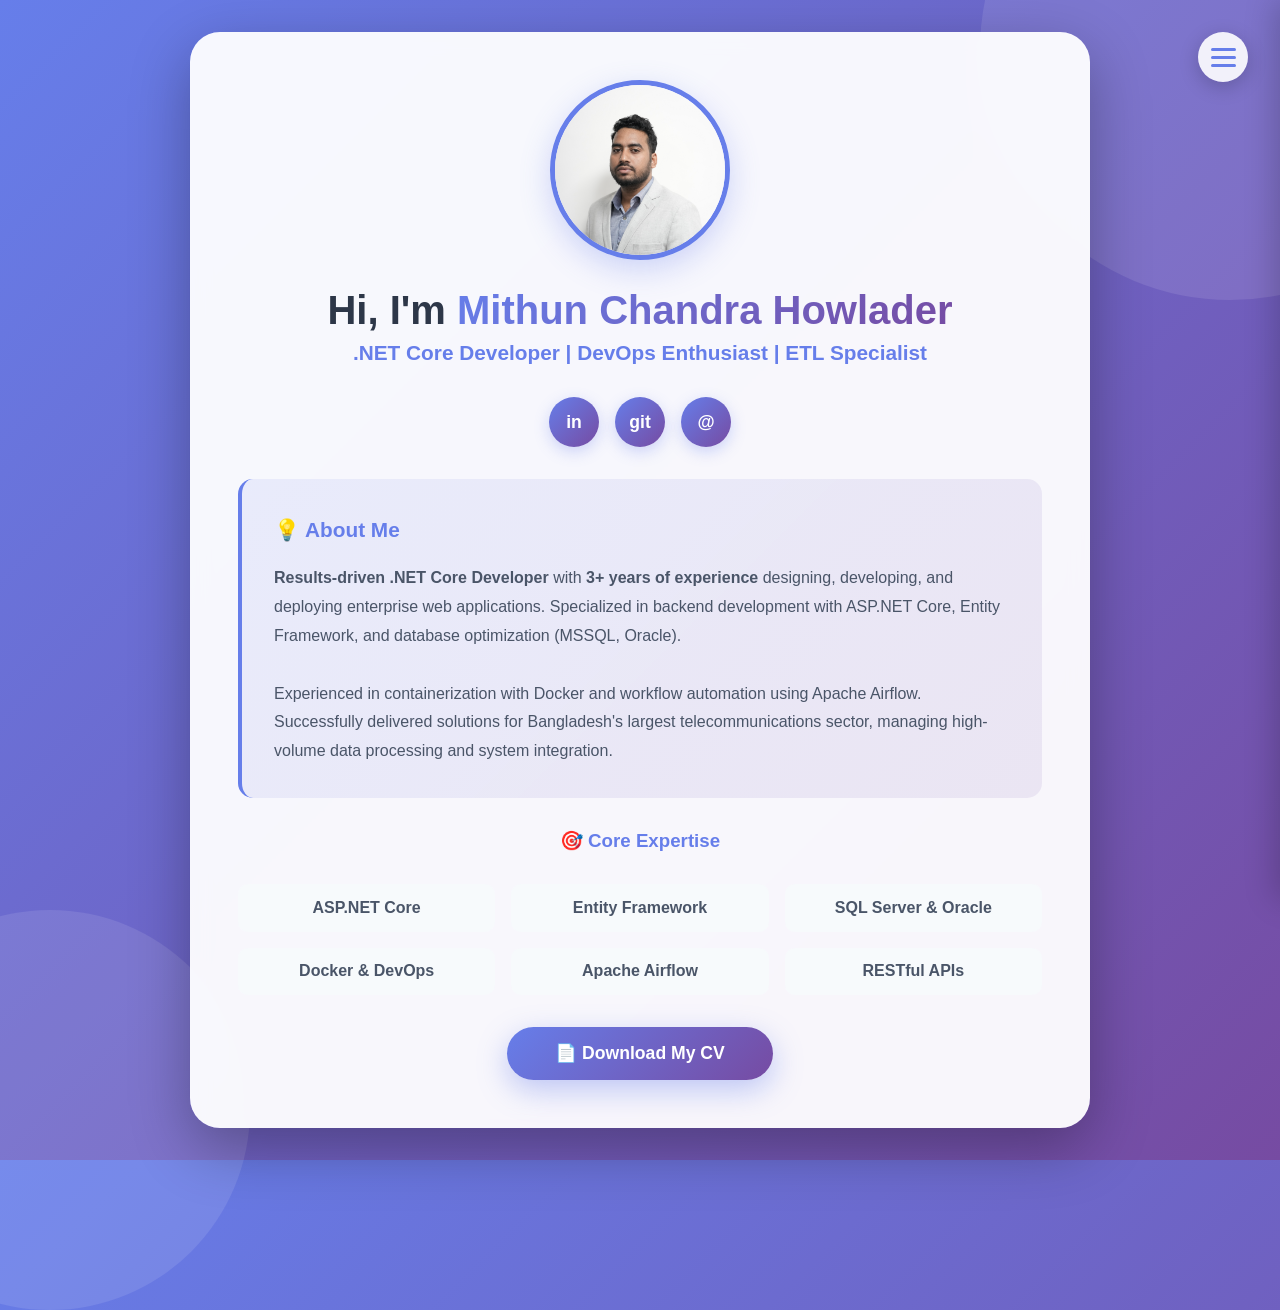
==== commit 63e7978f: "update" ====
--- a/index.html
+++ b/index.html
@@ -4,226 +4,96 @@
   <meta charset="UTF-8">
   <meta name="viewport" content="width=device-width, initial-scale=1.0">
   <title>Mithun Chandra Howlader | .NET Developer</title>
-  <!-- CSS file link -->
+   <!-- CSS file link -->
   <link rel="stylesheet" href="style.css">
 </head>
 <body>
-  <!-- Navigation -->
-  <nav>
-    <div class="container">
-      <div class="logo">MCH</div>
+  <!-- Menu Toggle Button -->
+  <div class="menu-toggle" onclick="toggleMenu()">
+    <span></span>
+    <span></span>
+    <span></span>
+  </div>
+
+  <!-- Sidebar Menu -->
+  <div class="sidebar" id="sidebar">
+    <nav>
       <ul>
-        <li><a href="#home">Home</a></li>
-        <li><a href="#about">About</a></li>
-        <li><a href="#experience">Experience</a></li>
-        <li><a href="#projects">Projects</a></li>
-        <li><a href="#skills">Skills</a></li>
-        <li><a href="#contact">Contact</a></li>
+        <li><a href="index.html">🏠 Home</a></li>
+        <li><a href="education.html">🎓 Education</a></li>
+        <li><a href="experience.html">💼 Experience</a></li>
+        <li><a href="projects.html">🚀 Projects</a></li>
+        <li><a href="skills.html">⚡ Skills & Technology</a></li>
+        <li><a href="contact.html">📧 Contact</a></li>
       </ul>
-      <div class="mobile-menu">☰</div>
-    </div>
-  </nav>
+    </nav>
+  </div>
 
-  <!-- Hero Section -->
-  <section id="home" class="hero">
-    <div class="hero-content">
-      <img src="MCH_CV.jpg" alt="Profile" class="profile-pic">
-      <h1 style="color: #667eea;">Hi, I'm <span style="color: #ffd700;">Mithun</span></h1>
-      <p class="subtitle" style="color: #667eea;">.NET Core | DevOps | ETL</p>
-      <div class="social-links">
-        <a href="https://www.linkedin.com/in/mithun-chandra-howlader-b78268a1/" target="_blank" title="LinkedIn">in</a>
-        <a href="https://github.com/mchowlader/" target="_blank" title="GitHub">git</a>
-        <a href="mailto:mi@example.com" title="Email">@</a>
+  <!-- Overlay -->
+  <div class="overlay" id="overlay" onclick="toggleMenu()"></div>
+
+  <!-- Landing Page -->
+  <section class="landing">
+    <div class="content-wrapper">
+      <div class="profile-header">
+        <img src="mch.JPG" alt="Mithun Chandra Howlader" class="profile-pic">
+        <h1>Hi, I'm <span class="highlight">Mithun Chandra Howlader</span></h1>
+        <p class="role">.NET Core Developer | DevOps Enthusiast | ETL Specialist</p>
+        
+        <!-- Social Links -->
+        <div class="social-links">
+          <a href="https://www.linkedin.com/in/mithun-chandra-howlader-b78268a1/" target="_blank" title="LinkedIn">in</a>
+          <a href="https://github.com/mchowlader/" target="_blank" title="GitHub">git</a>
+          <a href="mailto:mithun.howlader222@gmail.com" title="Email">@</a>
+        </div>
+      </div>
+
+      <!-- Summary -->
+      <div class="summary">
+        <h3>💡 About Me</h3>
+        <p><strong>Results-driven .NET Core Developer</strong> with <strong>3+ years of experience</strong> designing, developing, and deploying enterprise web applications. Specialized in backend development with ASP.NET Core, Entity Framework, and database optimization (MSSQL, Oracle).</p>
+        <br>
+        <p>Experienced in containerization with Docker and workflow automation using Apache Airflow. Successfully delivered solutions for Bangladesh's largest telecommunications sector, managing high-volume data processing and system integration.</p>
+      </div>
+
+      <!-- Key Skills Preview -->
+      <h3 style="text-align: center; color: #667eea; margin-bottom: 1rem;">🎯 Core Expertise</h3>
+      <div class="skills-preview">
+        <div class="skill-tag">ASP.NET Core</div>
+        <div class="skill-tag">Entity Framework</div>
+        <div class="skill-tag">SQL Server & Oracle</div>
+        <div class="skill-tag">Docker & DevOps</div>
+        <div class="skill-tag">Apache Airflow</div>
+        <div class="skill-tag">RESTful APIs</div>
+      </div>
+
+      <!-- CTA Section -->
+      <div class="cta-section">
+        <a href="Mithun Chandra Howlader_CV_v2.pdf" class="cv-btn" target="_blank">📄 Download My CV</a>
       </div>
     </div>
   </section>
 
-  <!-- About Section -->
-  <section id="about">
-    <div class="container">
-      <h2>About Me</h2>
-      <p class="section-subtitle">Building Scalable Solutions for Enterprise Applications</p>
+  <script>
+    function toggleMenu() {
+      const sidebar = document.getElementById('sidebar');
+      const overlay = document.getElementById('overlay');
+      const menuToggle = document.querySelector('.menu-toggle');
       
-      <div class="about-content">
-        <div class="about-text">
-          <p>Results-driven .NET Core Developer with <strong>3+ years of experience</strong> designing, developing, and deploying enterprise web applications. Specialized in backend development with ASP.NET Core, Entity Framework, and database optimization (MSSQL, Oracle).</p>
-          <br>
-          <p>Experienced in containerization with Docker and workflow automation using Apache Airflow and Windows Task Scheduler. Successfully delivered solutions for Bangladesh's largest telecommunications sector, managing high-volume data processing and system integration.</p>
-        </div>
-      </div>
-    </div>
-  </section>
+      sidebar.classList.toggle('active');
+      overlay.classList.toggle('active');
+      menuToggle.classList.toggle('active');
+    }
 
-  <!-- Experience Section -->
-  <section id="experience">
-    <div class="container">
-      <h2>Work Experience</h2>
-      <p class="section-subtitle">4+ Years in Software Development</p>
-      
-      <div class="experience-grid">
-        <div class="experience-card">
-          <div class="experience-header">
-            <div>
-              <div class="job-title">Jr. Software Engineer</div>
-              <div class="company">Prime Tech Solutions Ltd.</div>
-            </div>
-            <div class="date">June 2021 - Present</div>
-          </div>
-          <p>Leading backend development for enterprise applications. Key contributor to Banglalink's Distribution Management System, handling high-volume data processing and system integrations.</p>
-          <div class="tech-stack">
-            <span class="tech-tag">ASP.NET Core</span>
-            <span class="tech-tag">Oracle</span>
-            <span class="tech-tag">Docker</span>
-            <span class="tech-tag">Apache Airflow</span>
-          </div>
-        </div>
-
-        <div class="experience-card">
-          <div class="experience-header">
-            <div>
-              <div class="job-title">Software Engineer Intern</div>
-              <div class="company">DevSkill</div>
-            </div>
-            <div class="date">Jan 2021 - March 2021</div>
-          </div>
-          <p>Contributed to skill engineering research and metrics development for IT professionals. Worked on building assessment tools for software engineers.</p>
-          <div class="tech-stack">
-            <span class="tech-tag">C#</span>
-            <span class="tech-tag">.NET Core</span>
-            <span class="tech-tag">SQL Server</span>
-          </div>
-        </div>
-      </div>
-    </div>
-  </section>
-
-  <!-- Projects Section -->
-  <section id="projects">
-    <div class="container">
-      <h2>Featured Projects</h2>
-      <p class="section-subtitle">Building Real-World Solutions</p>
-      
-      <div class="projects-grid">
-        <div class="project-card">
-          <div class="project-title">Distribution Management System</div>
-          <p>Enterprise web application for Banglalink managing supply chain, warehouse inventory, and distributor operations with role-based access and Ericsson API integration.</p>
-          <div class="tech-stack">
-            <span class="tech-tag">.NET Framework</span>
-            <span class="tech-tag">Oracle</span>
-            <span class="tech-tag">ADO.NET</span>
-            <span class="tech-tag">Entity Framework</span>
-          </div>
-        </div>
-
-        <div class="project-card">
-          <div class="project-title">DataImporter</div>
-          <p>Excel data processing system with worker services for automated data import, validation, and export capabilities. Features account management and data persistence.</p>
-          <div class="tech-stack">
-            <span class="tech-tag">ASP.NET Core</span>
-            <span class="tech-tag">Docker</span>
-            <span class="tech-tag">EF Core</span>
-            <span class="tech-tag">Bootstrap</span>
-          </div>
-        </div>
-
-        <div class="project-card">
-          <div class="project-title">DevTeam</div>
-          <p>Employee management platform enabling leave and allowance applications with approval workflows for managers and admins.</p>
-          <div class="tech-stack">
-            <span class="tech-tag">ASP.NET Core</span>
-            <span class="tech-tag">SQL Server</span>
-            <span class="tech-tag">Docker</span>
-            <span class="tech-tag">reCAPTCHA</span>
-          </div>
-        </div>
-
-        <div class="project-card">
-          <div class="project-title">Advance Pro</div>
-          <p>Comprehensive inventory management system with RESTful API architecture and optimized stored procedures for data operations.</p>
-          <div class="tech-stack">
-            <span class="tech-tag">ASP.NET Core API</span>
-            <span class="tech-tag">SQL Server</span>
-            <span class="tech-tag">EF Core</span>
-            <span class="tech-tag">Stored Procedures</span>
-          </div>
-        </div>
-      </div>
-    </div>
-  </section>
-
-  <!-- Skills Section -->
-  <section id="skills">
-    <div class="container">
-      <h2>Technical Skills</h2>
-      <p class="section-subtitle">Modern Tech Stack & Tools</p>
-      
-      <div class="skills-grid">
-        <div class="skill-category">
-          <h3>Backend Development</h3>
-          <div class="skill-list">
-            <span class="skill-item">C#</span>
-            <span class="skill-item">.NET Core</span>
-            <span class="skill-item">ASP.NET Core</span>
-            <span class="skill-item">Entity Framework</span>
-            <span class="skill-item">RESTful API</span>
-            <span class="skill-item">Minimal API</span>
-            <span class="skill-item">ADO.NET</span>
-          </div>
-        </div>
-
-        <div class="skill-category">
-          <h3>Database</h3>
-          <div class="skill-list">
-            <span class="skill-item">Microsoft SQL Server</span>
-            <span class="skill-item">Oracle Database</span>
-            <span class="skill-item">MySQL</span>
-            <span class="skill-item">Query Optimization</span>
-          </div>
-        </div>
-
-        <div class="skill-category">
-          <h3>DevOps & Tools</h3>
-          <div class="skill-list">
-            <span class="skill-item">Docker</span>
-            <span class="skill-item">GitHub Actions</span>
-            <span class="skill-item">IIS Server</span>
-            <span class="skill-item">Nginx</span>
-            <span class="skill-item">AWS (EC2, VPC)</span>
-          </div>
-        </div>
-
-        <div class="skill-category">
-          <h3>ETL & Automation</h3>
-          <div class="skill-list">
-            <span class="skill-item">Apache Airflow</span>
-            <span class="skill-item">Python Scripting</span>
-            <span class="skill-item">Batch Scripting</span>
-            <span class="skill-item">Task Scheduler</span>
-          </div>
-        </div>
-      </div>
-    </div>
-  </section>
-
-  <!-- Contact Section -->
-  <section id="contact">
-    <div class="container">
-      <h2>Let's Connect</h2>
-      <p class="section-subtitle">Open to new opportunities and collaborations</p>
-      
-      <div class="contact-content">
-        <a href="Mithun Chandra Howlader_CV_v2.pdf" class="btn-primary" target="_blank">View CV</a>
-        <div class="contact-info">
-          <p>Email: <a href="mithun.howlader222@gmail">mithun.howlader222@gmail.com</a></p>
-          <p>Location: Dhaka, Bangladesh</p>
-        </div>
-      </div>
-    </div>
-  </section>
-
-  <!-- Footer -->
-  <footer>
-    <p>© 2025 Mithun Chandra Howlader. All rights reserved.</p>
-  </footer>
+    // Close menu on escape key
+    document.addEventListener('keydown', function(e) {
+      if (e.key === 'Escape') {
+        const sidebar = document.getElementById('sidebar');
+        if (sidebar.classList.contains('active')) {
+          toggleMenu();
+        }
+      }
+    });
+  </script>
 </body>
 </html>
--- a/style.css
+++ b/style.css
@@ -1,410 +1,362 @@
-    * {
-      margin: 0;
-      padding: 0;
-      box-sizing: border-box;
-      scroll-behavior: smooth;
-    }
-
-    body {
-      font-family: 'Inter', 'Segoe UI', system-ui, -apple-system, sans-serif;
-      background: linear-gradient(135deg, #667eea 0%, #764ba2 100%);
-      color: #2d3748;
-      line-height: 1.6;
-    }
-
-    /* Navigation */
-    nav {
-      position: fixed;
-      top: 0;
-      width: 100%;
-      background: rgba(255, 255, 255, 0.95);
-      backdrop-filter: blur(10px);
-      padding: 1rem 0;
-      z-index: 1000;
-      box-shadow: 0 2px 20px rgba(0, 0, 0, 0.1);
-    }
-
-    nav .container {
-      max-width: 1200px;
-      margin: 0 auto;
-      padding: 0 2rem;
-      display: flex;
-      justify-content: space-between;
-      align-items: center;
-    }
-
-    nav .logo {
-      font-size: 1.5rem;
-      font-weight: 700;
-      background: linear-gradient(135deg, #667eea 0%, #764ba2 100%);
-      -webkit-background-clip: text;
-      -webkit-text-fill-color: transparent;
-      background-clip: text;
-    }
-
-    nav ul {
-      display: flex;
-      list-style: none;
-      gap: 2rem;
-    }
-
-    nav a {
-      text-decoration: none;
-      color: #4a5568;
-      font-weight: 500;
-      transition: color 0.3s;
-    }
-
-    nav a:hover {
-      color: #667eea;
-    }
-
-    /* Hero Section */
-    .hero {
-      min-height: 100vh;
-      display: flex;
-      align-items: center;
-      justify-content: center;
-      text-align: center;
-      padding: 2rem;
-      position: relative;
-      overflow: hidden;
-    }
-
-    .hero::before {
-      content: '';
-      position: absolute;
-      width: 500px;
-      height: 500px;
-      background: rgba(255, 255, 255, 0.1);
-      border-radius: 50%;
-      top: -200px;
-      right: -200px;
-      animation: float 6s ease-in-out infinite;
-    }
-
-    .hero::after {
-      content: '';
-      position: absolute;
-      width: 300px;
-      height: 300px;
-      background: rgba(255, 255, 255, 0.1);
-      border-radius: 50%;
-      bottom: -100px;
-      left: -100px;
-      animation: float 8s ease-in-out infinite;
-    }
-
-    @keyframes float {
-      0%, 100% { transform: translateY(0px); }
-      50% { transform: translateY(20px); }
-    }
-
-    .hero-content {
-      position: relative;
-      z-index: 1;
-    }
-
-    .profile-pic {
-      width: 200px;
-      height: 200px;
-      border-radius: 50%;
-      border: 5px solid rgba(255, 255, 255, 0.3);
-      margin-bottom: 2rem;
-      box-shadow: 0 10px 40px rgba(0, 0, 0, 0.2);
-      object-fit: cover;
-      transition: transform 0.3s;
-    }
-
-    .profile-pic:hover {
-      transform: scale(1.05);
-    }
-
-    .hero h1 {
-      font-size: 3.5rem;
-      color: white;
-      margin-bottom: 1rem;
-      font-weight: 800;
-    }
-
-    .hero .subtitle {
-      font-size: 1.3rem;
-      color: rgba(255, 255, 255, 0.9);
-      margin-bottom: 2rem;
-      font-weight: 300;
-    }
-
-    .social-links {
-      display: flex;
-      gap: 1.5rem;
-      justify-content: center;
-      margin-top: 2rem;
-    }
-
-    .social-links a {
-      width: 50px;
-      height: 50px;
-      background: rgba(255, 255, 255, 0.2);
-      backdrop-filter: blur(10px);
-      border-radius: 50%;
-      display: flex;
-      align-items: center;
-      justify-content: center;
-      color: white;
-      text-decoration: none;
-      transition: all 0.3s;
-      font-weight: 600;
-    }
-
-    .social-links a:hover {
-      background: white;
-      color: #667eea;
-      transform: translateY(-5px);
-    }
-
-    /* Sections */
-    section {
-      padding: 5rem 2rem;
-      background: white;
-    }
-
-    section:nth-child(even) {
-      background: #f7fafc;
-    }
-
-    .container {
-      max-width: 1000px;
-      margin: 0 auto;
-    }
-
-    h2 {
-      font-size: 2.5rem;
-      margin-bottom: 1rem;
-      text-align: center;
-      background: linear-gradient(135deg, #667eea 0%, #764ba2 100%);
-      -webkit-background-clip: text;
-      -webkit-text-fill-color: transparent;
-      background-clip: text;
-      font-weight: 700;
-    }
-
-    .section-subtitle {
-      text-align: center;
-      color: #718096;
-      margin-bottom: 3rem;
+
+  * {
+    margin: 0;
+    padding: 0;
+    box-sizing: border-box;
+  }
+
+  body {
+    font-family: 'Segoe UI', Tahoma, Geneva, Verdana, sans-serif;
+    background: linear-gradient(135deg, #667eea 0%, #764ba2 100%);
+    min-height: 100vh;
+    overflow-x: hidden;
+  }
+
+  /* Menu Toggle Button */
+  .menu-toggle {
+    position: fixed;
+    top: 2rem;
+    right: 2rem;
+    width: 50px;
+    height: 50px;
+    background: rgba(255, 255, 255, 0.9);
+    border-radius: 50%;
+    display: flex;
+    flex-direction: column;
+    align-items: center;
+    justify-content: center;
+    gap: 5px;
+    cursor: pointer;
+    z-index: 1001;
+    box-shadow: 0 5px 20px rgba(0, 0, 0, 0.2);
+    transition: all 0.3s;
+  }
+
+  .menu-toggle:hover {
+    transform: scale(1.1);
+  }
+
+  .menu-toggle span {
+    width: 25px;
+    height: 3px;
+    background: #667eea;
+    border-radius: 3px;
+    transition: all 0.3s;
+  }
+
+  .menu-toggle.active span:nth-child(1) {
+    transform: rotate(45deg) translate(8px, 8px);
+  }
+
+  .menu-toggle.active span:nth-child(2) {
+    opacity: 0;
+  }
+
+  .menu-toggle.active span:nth-child(3) {
+    transform: rotate(-45deg) translate(7px, -7px);
+  }
+
+  /* Sidebar Menu */
+  .sidebar {
+    position: fixed;
+    top: 0;
+    right: -350px;
+    width: 350px;
+    height: 100vh;
+    background: rgba(255, 255, 255, 0.98);
+    backdrop-filter: blur(10px);
+    box-shadow: -5px 0 30px rgba(0, 0, 0, 0.2);
+    z-index: 1000;
+    transition: right 0.4s cubic-bezier(0.68, -0.55, 0.265, 1.55);
+    padding: 5rem 2rem 2rem;
+    overflow-y: auto;
+  }
+
+  .sidebar.active {
+    right: 0;
+  }
+
+  .sidebar nav ul {
+    list-style: none;
+  }
+
+  .sidebar nav ul li {
+    margin-bottom: 1.5rem;
+  }
+
+  .sidebar nav ul li a {
+    text-decoration: none;
+    color: #2d3748;
+    font-size: 1.2rem;
+    font-weight: 600;
+    display: block;
+    padding: 1rem;
+    border-radius: 10px;
+    transition: all 0.3s;
+    position: relative;
+    overflow: hidden;
+  }
+
+  .sidebar nav ul li a::before {
+    content: '';
+    position: absolute;
+    left: 0;
+    top: 0;
+    width: 0;
+    height: 100%;
+    background: linear-gradient(135deg, #667eea 0%, #764ba2 100%);
+    transition: width 0.3s;
+    z-index: -1;
+  }
+
+  .sidebar nav ul li a:hover::before {
+    width: 100%;
+  }
+
+  .sidebar nav ul li a:hover {
+    color: white;
+    transform: translateX(10px);
+  }
+
+  /* Overlay */
+  .overlay {
+    position: fixed;
+    top: 0;
+    left: 0;
+    width: 100%;
+    height: 100%;
+    background: rgba(0, 0, 0, 0.5);
+    opacity: 0;
+    visibility: hidden;
+    transition: all 0.3s;
+    z-index: 999;
+  }
+
+  .overlay.active {
+    opacity: 1;
+    visibility: visible;
+  }
+
+  /* Landing Page Content */
+  .landing {
+    min-height: 100vh;
+    display: flex;
+    align-items: center;
+    justify-content: center;
+    padding: 2rem;
+    position: relative;
+  }
+
+  /* Animated Background */
+  .landing::before,
+  .landing::after {
+    content: '';
+    position: absolute;
+    border-radius: 50%;
+    background: rgba(255, 255, 255, 0.1);
+    animation: float 8s ease-in-out infinite;
+  }
+
+  .landing::before {
+    width: 500px;
+    height: 500px;
+    top: -200px;
+    right: -200px;
+  }
+
+  .landing::after {
+    width: 400px;
+    height: 400px;
+    bottom: -150px;
+    left: -150px;
+    animation-delay: 2s;
+  }
+
+  @keyframes float {
+    0%, 100% { transform: translateY(0) rotate(0deg); }
+    50% { transform: translateY(-30px) rotate(5deg); }
+  }
+
+  .content-wrapper {
+    background: rgba(255, 255, 255, 0.95);
+    backdrop-filter: blur(10px);
+    padding: 3rem;
+    border-radius: 30px;
+    max-width: 900px;
+    width: 100%;
+    box-shadow: 0 20px 60px rgba(0, 0, 0, 0.3);
+    position: relative;
+    z-index: 1;
+    animation: slideUp 0.8s ease-out;
+  }
+
+  @keyframes slideUp {
+    from {
+      opacity: 0;
+      transform: translateY(50px);
+    }
+    to {
+      opacity: 1;
+      transform: translateY(0);
+    }
+  }
+
+  .profile-header {
+    text-align: center;
+    margin-bottom: 2rem;
+  }
+
+  .profile-pic {
+    width: 180px;
+    height: 180px;
+    border-radius: 50%;
+    border: 5px solid #667eea;
+    object-fit: cover;
+    margin-bottom: 1.5rem;
+    box-shadow: 0 10px 30px rgba(102, 126, 234, 0.3);
+    transition: transform 0.3s;
+  }
+
+  .profile-pic:hover {
+    transform: scale(1.05) rotate(5deg);
+  }
+
+  h1 {
+    font-size: 2.5rem;
+    color: #2d3748;
+    margin-bottom: 0.5rem;
+  }
+
+  h1 .highlight {
+    background: linear-gradient(135deg, #667eea 0%, #764ba2 100%);
+    -webkit-background-clip: text;
+    -webkit-text-fill-color: transparent;
+    background-clip: text;
+  }
+
+  .role {
+    font-size: 1.3rem;
+    color: #667eea;
+    font-weight: 600;
+    margin-bottom: 1rem;
+  }
+
+  .summary {
+    background: linear-gradient(135deg, rgba(102, 126, 234, 0.1) 0%, rgba(118, 75, 162, 0.1) 100%);
+    padding: 2rem;
+    border-radius: 15px;
+    border-left: 4px solid #667eea;
+    margin: 2rem 0;
+    line-height: 1.8;
+    color: #4a5568;
+  }
+
+  .summary h3 {
+    color: #667eea;
+    margin-bottom: 1rem;
+    font-size: 1.3rem;
+  }
+
+  /* Social Links */
+  .social-links {
+    display: flex;
+    gap: 1rem;
+    justify-content: center;
+    margin: 2rem 0;
+  }
+
+  .social-links a {
+    width: 50px;
+    height: 50px;
+    background: linear-gradient(135deg, #667eea 0%, #764ba2 100%);
+    border-radius: 50%;
+    display: flex;
+    align-items: center;
+    justify-content: center;
+    color: white;
+    text-decoration: none;
+    font-weight: 700;
+    font-size: 1.1rem;
+    transition: all 0.3s;
+    box-shadow: 0 5px 15px rgba(102, 126, 234, 0.3);
+  }
+
+  .social-links a:hover {
+    transform: translateY(-5px) scale(1.1);
+    box-shadow: 0 10px 25px rgba(102, 126, 234, 0.5);
+  }
+
+  /* CV Button */
+  .cv-btn {
+    display: inline-block;
+    background: linear-gradient(135deg, #667eea 0%, #764ba2 100%);
+    color: white;
+    padding: 1rem 3rem;
+    border-radius: 50px;
+    text-decoration: none;
+    font-weight: 700;
+    font-size: 1.1rem;
+    transition: all 0.3s;
+    box-shadow: 0 10px 30px rgba(102, 126, 234, 0.4);
+    border: none;
+    cursor: pointer;
+  }
+
+  .cv-btn:hover {
+    transform: translateY(-5px);
+    box-shadow: 0 15px 40px rgba(102, 126, 234, 0.6);
+  }
+
+  .cta-section {
+    text-align: center;
+    margin-top: 2rem;
+  }
+
+  /* Key Skills Preview */
+  .skills-preview {
+    display: grid;
+    grid-template-columns: repeat(auto-fit, minmax(200px, 1fr));
+    gap: 1rem;
+    margin-top: 2rem;
+  }
+
+  .skill-tag {
+    background: #f7fafc;
+    padding: 0.8rem;
+    border-radius: 10px;
+    text-align: center;
+    font-weight: 600;
+    color: #4a5568;
+    border: 2px solid transparent;
+    transition: all 0.3s;
+  }
+
+  .skill-tag:hover {
+    border-color: #667eea;
+    color: #667eea;
+    transform: translateY(-3px);
+  }
+
+  /* Responsive */
+  @media (max-width: 768px) {
+    .content-wrapper {
+      padding: 2rem 1.5rem;
+    }
+
+    h1 {
+      font-size: 2rem;
+    }
+
+    .role {
       font-size: 1.1rem;
     }
 
-    /* About Section */
-    .about-content {
-      display: grid;
-      gap: 2rem;
-      margin-top: 2rem;
-    }
-
-    .about-text {
-      background: linear-gradient(135deg, rgba(102, 126, 234, 0.1) 0%, rgba(118, 75, 162, 0.1) 100%);
-      padding: 2rem;
-      border-radius: 15px;
-      border-left: 4px solid #667eea;
-    }
-
-    /* Experience Section */
-    .experience-grid {
-      display: grid;
-      gap: 2rem;
-      margin-top: 2rem;
-    }
-
-    .experience-card {
-      background: white;
-      padding: 2rem;
-      border-radius: 15px;
-      box-shadow: 0 5px 20px rgba(0, 0, 0, 0.08);
-      border-left: 4px solid #667eea;
-      transition: transform 0.3s, box-shadow 0.3s;
-    }
-
-    .experience-card:hover {
-      transform: translateY(-5px);
-      box-shadow: 0 10px 30px rgba(102, 126, 234, 0.2);
-    }
-
-    .experience-header {
-      display: flex;
-      justify-content: space-between;
-      align-items: start;
-      margin-bottom: 1rem;
-      flex-wrap: wrap;
-      gap: 1rem;
-    }
-
-    .job-title {
-      font-size: 1.3rem;
-      font-weight: 700;
-      color: #2d3748;
-    }
-
-    .company {
-      color: #667eea;
-      font-weight: 600;
-    }
-
-    .date {
-      color: #718096;
-      font-size: 0.9rem;
-    }
-
-    /* Projects Section */
-    .projects-grid {
-      display: grid;
-      grid-template-columns: repeat(auto-fit, minmax(300px, 1fr));
-      gap: 2rem;
-      margin-top: 2rem;
-    }
-
-    .project-card {
-      background: white;
-      padding: 2rem;
-      border-radius: 15px;
-      box-shadow: 0 5px 20px rgba(0, 0, 0, 0.08);
-      transition: transform 0.3s, box-shadow 0.3s;
-    }
-
-    .project-card:hover {
-      transform: translateY(-5px);
-      box-shadow: 0 10px 30px rgba(102, 126, 234, 0.2);
-    }
-
-    .project-title {
-      font-size: 1.3rem;
-      font-weight: 700;
-      color: #2d3748;
-      margin-bottom: 1rem;
-    }
-
-    .tech-stack {
-      display: flex;
-      flex-wrap: wrap;
-      gap: 0.5rem;
-      margin-top: 1rem;
-    }
-
-    .tech-tag {
-      background: linear-gradient(135deg, rgba(102, 126, 234, 0.1) 0%, rgba(118, 75, 162, 0.1) 100%);
-      color: #667eea;
-      padding: 0.3rem 0.8rem;
-      border-radius: 20px;
-      font-size: 0.85rem;
-      font-weight: 600;
-    }
-
-    /* Skills Section */
-    .skills-grid {
-      display: grid;
-      grid-template-columns: repeat(auto-fit, minmax(250px, 1fr));
-      gap: 2rem;
-      margin-top: 2rem;
-    }
-
-    .skill-category {
-      background: white;
-      padding: 2rem;
-      border-radius: 15px;
-      box-shadow: 0 5px 20px rgba(0, 0, 0, 0.08);
-    }
-
-    .skill-category h3 {
-      color: #667eea;
-      margin-bottom: 1rem;
-      font-size: 1.2rem;
-    }
-
-    .skill-list {
-      display: flex;
-      flex-wrap: wrap;
-      gap: 0.5rem;
-    }
-
-    .skill-item {
-      background: #f7fafc;
-      padding: 0.5rem 1rem;
-      border-radius: 8px;
-      font-size: 0.9rem;
-      color: #4a5568;
-    }
-
-    /* Contact Section */
-    .contact-content {
-      text-align: center;
-      margin-top: 2rem;
-    }
-
-    .btn-primary {
-      display: inline-block;
-      background: linear-gradient(135deg, #667eea 0%, #764ba2 100%);
-      color: white;
-      padding: 1rem 2.5rem;
-      border-radius: 50px;
-      text-decoration: none;
-      font-weight: 600;
-      transition: transform 0.3s, box-shadow 0.3s;
-      box-shadow: 0 5px 20px rgba(102, 126, 234, 0.3);
-    }
-
-    .btn-primary:hover {
-      transform: translateY(-3px);
-      box-shadow: 0 10px 30px rgba(102, 126, 234, 0.4);
-    }
-
-    .contact-info {
-      margin-top: 2rem;
-      font-size: 1.1rem;
-    }
-
-    .contact-info a {
-      color: #667eea;
-      text-decoration: none;
-      font-weight: 600;
-    }
-
-    /* Footer */
-    footer {
-      background: #2d3748;
-      color: white;
-      text-align: center;
-      padding: 2rem;
-    }
-
-    /* Mobile Menu */
-    .mobile-menu {
-      display: none;
-      cursor: pointer;
-      font-size: 1.5rem;
-    }
-
-    @media (max-width: 768px) {
-      nav ul {
-        display: none;
-      }
-
-      .mobile-menu {
-        display: block;
-      }
-
-      .hero h1 {
-        font-size: 2.5rem;
-      }
-
-      .hero .subtitle {
-        font-size: 1.1rem;
-      }
-
-      h2 {
-        font-size: 2rem;
-      }
-
-      .experience-header {
-        flex-direction: column;
-      }
-    }+    .sidebar {
+      width: 280px;
+      right: -280px;
+    }
+
+    .skills-preview {
+      grid-template-columns: 1fr;
+    }
+  }
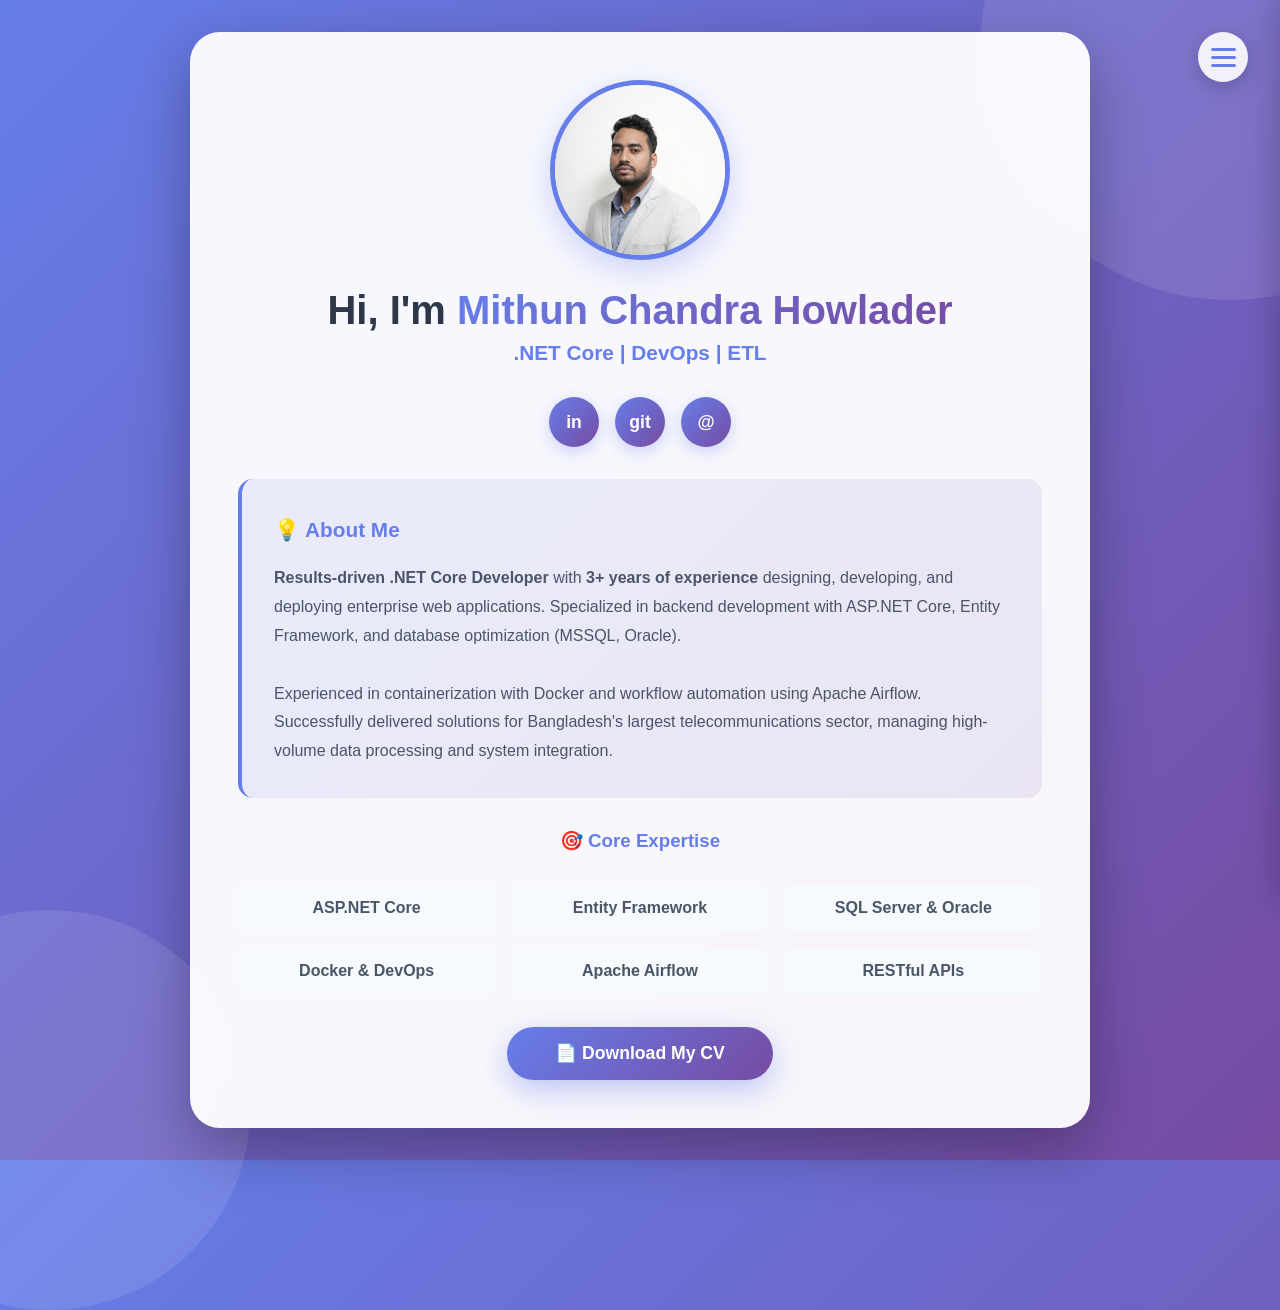
==== commit ad8979f1: "update" ====
--- a/index.html
+++ b/index.html
@@ -38,7 +38,7 @@
       <div class="profile-header">
         <img src="mch.JPG" alt="Mithun Chandra Howlader" class="profile-pic">
         <h1>Hi, I'm <span class="highlight">Mithun Chandra Howlader</span></h1>
-        <p class="role">.NET Core Developer | DevOps Enthusiast | ETL Specialist</p>
+        <p class="role">.NET Core | DevOps | ETL </p>
         
         <!-- Social Links -->
         <div class="social-links">
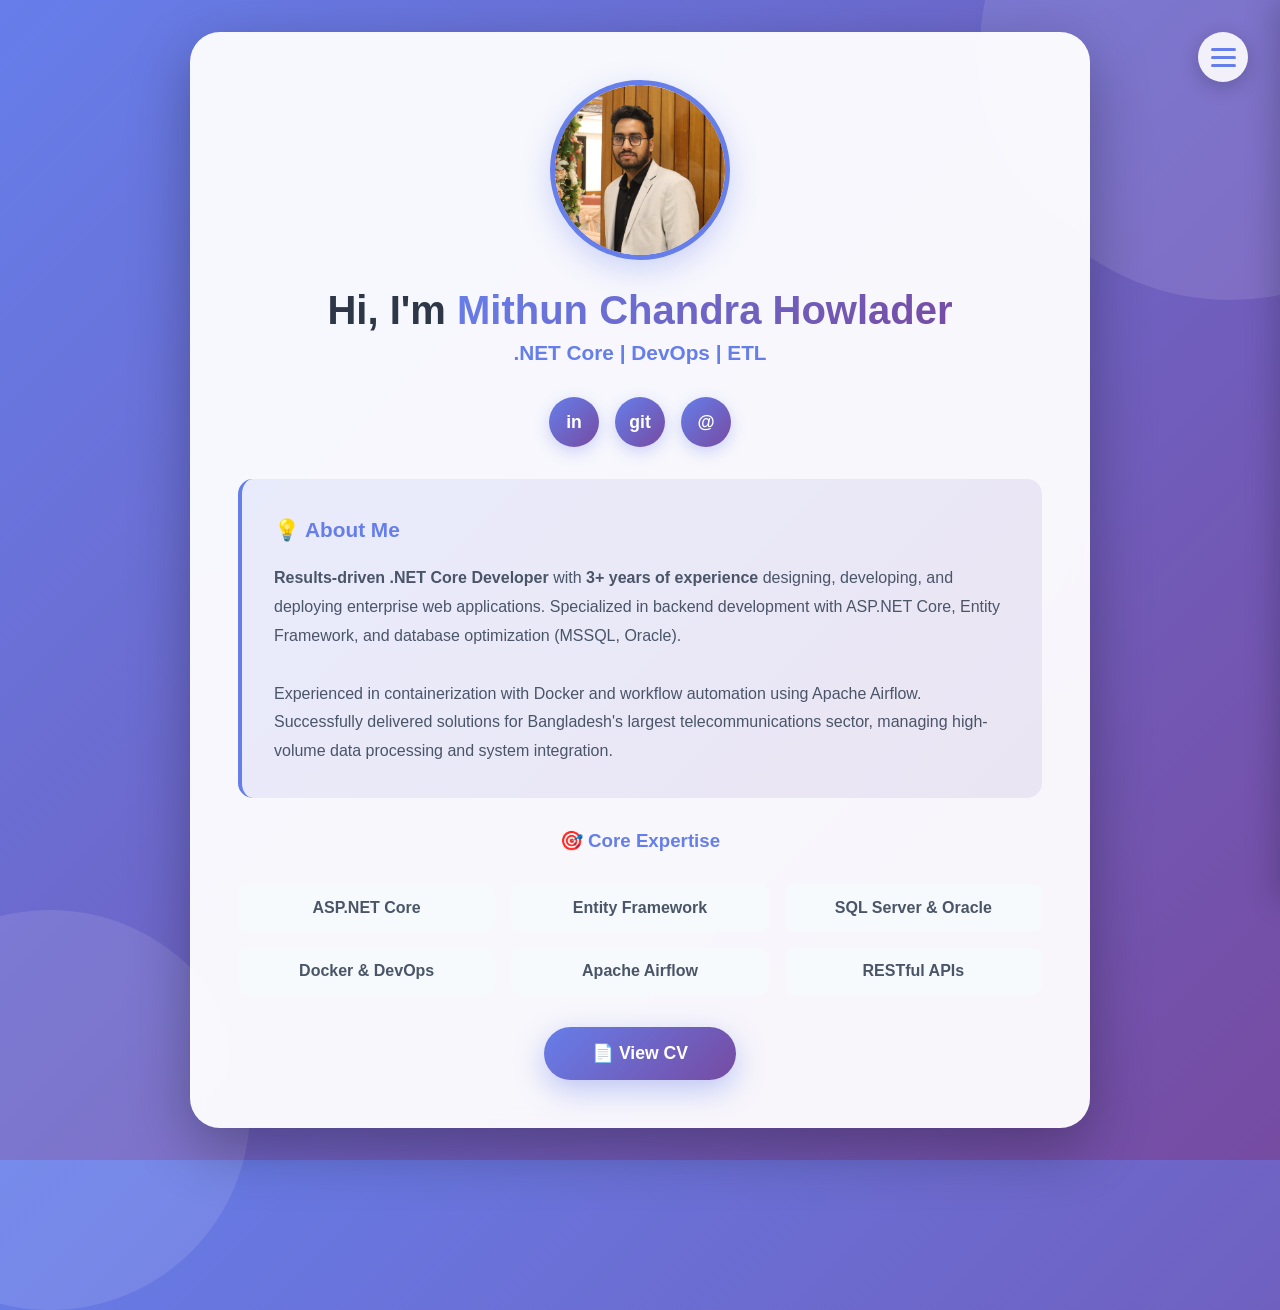
==== commit 2976b820: "update" ====
--- a/index.html
+++ b/index.html
@@ -36,7 +36,7 @@
   <section class="landing">
     <div class="content-wrapper">
       <div class="profile-header">
-        <img src="mch.JPG" alt="Mithun Chandra Howlader" class="profile-pic">
+        <img src="MCH_CV.jpg" alt="Mithun Chandra Howlader" class="profile-pic">
         <h1>Hi, I'm <span class="highlight">Mithun Chandra Howlader</span></h1>
         <p class="role">.NET Core | DevOps | ETL </p>
         
@@ -69,7 +69,7 @@
 
       <!-- CTA Section -->
       <div class="cta-section">
-        <a href="Mithun Chandra Howlader_CV_v2.pdf" class="cv-btn" target="_blank">📄 Download My CV</a>
+        <a href="Mithun Chandra Howlader_CV_v2.pdf" class="cv-btn" target="_blank">📄 View CV</a>
       </div>
     </div>
   </section>
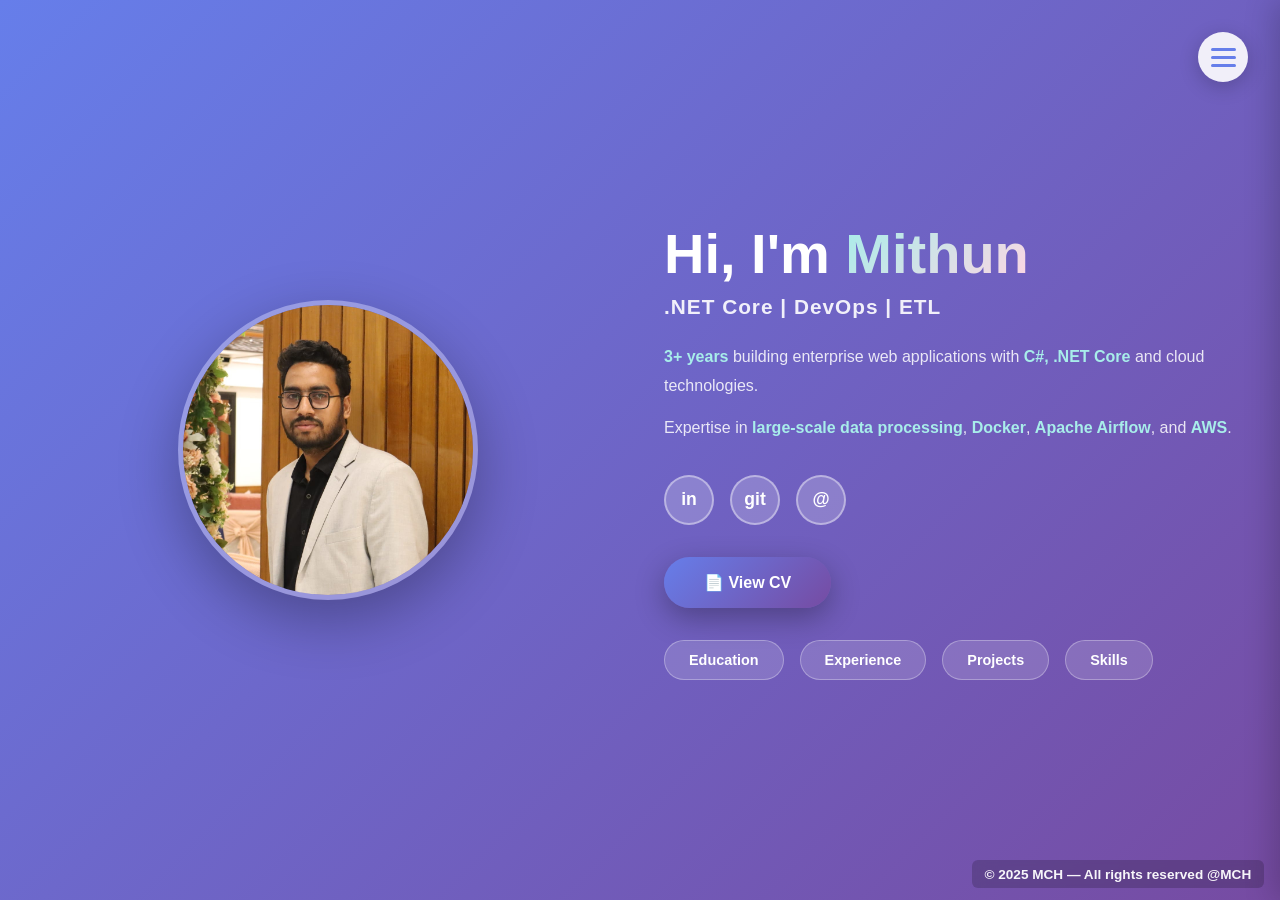
==== commit 4f4b0a64: "update new page" ====
--- a/index.html
+++ b/index.html
@@ -3,7 +3,7 @@
 <head>
   <meta charset="UTF-8">
   <meta name="viewport" content="width=device-width, initial-scale=1.0">
-  <title>Mithun Chandra Howlader | .NET Developer</title>
+  <title>Mithun Chandra Howlader | Portfolio</title>
    <!-- CSS file link -->
   <link rel="stylesheet" href="style.css">
 </head>
@@ -35,41 +35,41 @@
   <!-- Landing Page -->
   <section class="landing">
     <div class="content-wrapper">
-      <div class="profile-header">
+      <!-- Left Section -->
+      <div class="landing-left">
         <img src="MCH_CV.jpg" alt="Mithun Chandra Howlader" class="profile-pic">
-        <h1>Hi, I'm <span class="highlight">Mithun Chandra Howlader</span></h1>
-        <p class="role">.NET Core | DevOps | ETL </p>
-        
+      </div>
+
+      <!-- Right Section -->
+      <div class="landing-right">
+        <h1>Hi, I'm <span class="highlight">Mithun</span></h1>
+        <p class="role">.NET Core | DevOps | ETL</p>
+
+        <!-- Quick Summary -->
+        <div class="quick-summary">
+          <p><strong>3+ years</strong> building enterprise web applications with <strong>C#, .NET Core</strong> and cloud technologies.</p>
+          <p>Expertise in <strong>large-scale data processing</strong>, <strong>Docker</strong>, <strong>Apache Airflow</strong>, and <strong>AWS</strong>.</p>
+        </div>
+
         <!-- Social Links -->
         <div class="social-links">
           <a href="https://www.linkedin.com/in/mithun-chandra-howlader-b78268a1/" target="_blank" title="LinkedIn">in</a>
           <a href="https://github.com/mchowlader/" target="_blank" title="GitHub">git</a>
           <a href="mailto:mithun.howlader222@gmail.com" title="Email">@</a>
         </div>
-      </div>
 
-      <!-- Summary -->
-      <div class="summary">
-        <h3>💡 About Me</h3>
-        <p><strong>Results-driven .NET Core Developer</strong> with <strong>3+ years of experience</strong> designing, developing, and deploying enterprise web applications. Specialized in backend development with ASP.NET Core, Entity Framework, and database optimization (MSSQL, Oracle).</p>
-        <br>
-        <p>Experienced in containerization with Docker and workflow automation using Apache Airflow. Successfully delivered solutions for Bangladesh's largest telecommunications sector, managing high-volume data processing and system integration.</p>
-      </div>
+        <!-- CTA Button -->
+        <div class="cta-section">
+          <a href="Mithun Chandra Howlader_CV_v2.pdf" class="cv-btn" target="_blank">📄 View CV</a>
+        </div>
 
-      <!-- Key Skills Preview -->
-      <h3 style="text-align: center; color: #667eea; margin-bottom: 1rem;">🎯 Core Expertise</h3>
-      <div class="skills-preview">
-        <div class="skill-tag">ASP.NET Core</div>
-        <div class="skill-tag">Entity Framework</div>
-        <div class="skill-tag">SQL Server & Oracle</div>
-        <div class="skill-tag">Docker & DevOps</div>
-        <div class="skill-tag">Apache Airflow</div>
-        <div class="skill-tag">RESTful APIs</div>
-      </div>
-
-      <!-- CTA Section -->
-      <div class="cta-section">
-        <a href="Mithun Chandra Howlader_CV_v2.pdf" class="cv-btn" target="_blank">📄 View CV</a>
+        <!-- Quick Links -->
+        <div class="quick-links">
+          <a href="education.html" class="quick-link">Education</a>
+          <a href="experience.html" class="quick-link">Experience</a>
+          <a href="projects.html" class="quick-link">Projects</a>
+          <a href="skills.html" class="quick-link">Skills</a>
+        </div>
       </div>
     </div>
   </section>
@@ -95,5 +95,6 @@
       }
     });
   </script>
+  <footer class="site-footer">© 2025 MCH — All rights reserved @MCH</footer>
 </body>
 </html>
--- a/style.css
+++ b/style.css
@@ -93,29 +93,16 @@
     padding: 1rem;
     border-radius: 10px;
     transition: all 0.3s;
-    position: relative;
-    overflow: hidden;
-  }
-
-  .sidebar nav ul li a::before {
-    content: '';
-    position: absolute;
-    left: 0;
-    top: 0;
-    width: 0;
-    height: 100%;
+  }
+
+  .sidebar nav ul li a:hover {
+    background: rgba(102, 126, 234, 0.1);
+    color: #667eea;
+  }
+
+  .sidebar nav ul li a.active {
     background: linear-gradient(135deg, #667eea 0%, #764ba2 100%);
-    transition: width 0.3s;
-    z-index: -1;
-  }
-
-  .sidebar nav ul li a:hover::before {
-    width: 100%;
-  }
-
-  .sidebar nav ul li a:hover {
     color: white;
-    transform: translateX(10px);
   }
 
   /* Overlay */
@@ -139,96 +126,60 @@
 
   /* Landing Page Content */
   .landing {
-    min-height: 100vh;
+    height: 100vh;
     display: flex;
     align-items: center;
     justify-content: center;
     padding: 2rem;
     position: relative;
-  }
-
-  /* Animated Background */
-  .landing::before,
-  .landing::after {
-    content: '';
-    position: absolute;
+    overflow: hidden;
+  }
+
+  .content-wrapper {
+    display: grid;
+    grid-template-columns: 1fr 1fr;
+    gap: 3rem;
+    max-width: 1200px;
+    width: 100%;
+    z-index: 1;
+    align-items: center;
+  }
+
+  /* Left Section - Image */
+  .landing-left {
+    display: flex;
+    justify-content: center;
+    align-items: center;
+  }
+
+  .profile-pic {
+    width: 300px;
+    height: 300px;
     border-radius: 50%;
-    background: rgba(255, 255, 255, 0.1);
-    animation: float 8s ease-in-out infinite;
-  }
-
-  .landing::before {
-    width: 500px;
-    height: 500px;
-    top: -200px;
-    right: -200px;
-  }
-
-  .landing::after {
-    width: 400px;
-    height: 400px;
-    bottom: -150px;
-    left: -150px;
-    animation-delay: 2s;
-  }
-
-  @keyframes float {
-    0%, 100% { transform: translateY(0) rotate(0deg); }
-    50% { transform: translateY(-30px) rotate(5deg); }
-  }
-
-  .content-wrapper {
-    background: rgba(255, 255, 255, 0.95);
-    backdrop-filter: blur(10px);
-    padding: 3rem;
-    border-radius: 30px;
-    max-width: 900px;
-    width: 100%;
+    border: 5px solid rgba(255, 255, 255, 0.3);
+    object-fit: cover;
     box-shadow: 0 20px 60px rgba(0, 0, 0, 0.3);
-    position: relative;
-    z-index: 1;
-    animation: slideUp 0.8s ease-out;
-  }
-
-  @keyframes slideUp {
-    from {
-      opacity: 0;
-      transform: translateY(50px);
-    }
-    to {
-      opacity: 1;
-      transform: translateY(0);
-    }
-  }
-
-  .profile-header {
-    text-align: center;
-    margin-bottom: 2rem;
-  }
-
-  .profile-pic {
-    width: 180px;
-    height: 180px;
-    border-radius: 50%;
-    border: 5px solid #667eea;
-    object-fit: cover;
-    margin-bottom: 1.5rem;
-    box-shadow: 0 10px 30px rgba(102, 126, 234, 0.3);
     transition: transform 0.3s;
   }
 
   .profile-pic:hover {
-    transform: scale(1.05) rotate(5deg);
+    transform: scale(1.05);
+  }
+
+  /* Right Section - Content */
+  .landing-right {
+    color: white;
   }
 
   h1 {
-    font-size: 2.5rem;
-    color: #2d3748;
+    font-size: 3.5rem;
     margin-bottom: 0.5rem;
+    font-weight: 800;
+    line-height: 1.2;
   }
 
   h1 .highlight {
-    background: linear-gradient(135deg, #667eea 0%, #764ba2 100%);
+    background: linear-gradient(135deg, #a8edea 0%, #fed6e3 100%);
     -webkit-background-clip: text;
     -webkit-text-fill-color: transparent;
     background-clip: text;
@@ -236,39 +187,40 @@
 
   .role {
     font-size: 1.3rem;
-    color: #667eea;
+    color: rgba(255, 255, 255, 0.9);
     font-weight: 600;
-    margin-bottom: 1rem;
-  }
-
-  .summary {
-    background: linear-gradient(135deg, rgba(102, 126, 234, 0.1) 0%, rgba(118, 75, 162, 0.1) 100%);
-    padding: 2rem;
-    border-radius: 15px;
-    border-left: 4px solid #667eea;
-    margin: 2rem 0;
+    margin-bottom: 1.5rem;
+    letter-spacing: 1px;
+  }
+
+  /* Quick Summary */
+  .quick-summary {
+    margin-bottom: 2rem;
     line-height: 1.8;
-    color: #4a5568;
-  }
-
-  .summary h3 {
-    color: #667eea;
-    margin-bottom: 1rem;
-    font-size: 1.3rem;
+    font-size: 1rem;
+    color: rgba(255, 255, 255, 0.85);
+  }
+
+  .quick-summary p {
+    margin-bottom: 0.8rem;
+  }
+
+  .quick-summary strong {
+    color: #a8edea;
   }
 
   /* Social Links */
   .social-links {
     display: flex;
     gap: 1rem;
-    justify-content: center;
     margin: 2rem 0;
   }
 
   .social-links a {
     width: 50px;
     height: 50px;
-    background: linear-gradient(135deg, #667eea 0%, #764ba2 100%);
+    background: rgba(255, 255, 255, 0.2);
+    border: 2px solid rgba(255, 255, 255, 0.4);
     border-radius: 50%;
     display: flex;
     align-items: center;
@@ -278,12 +230,38 @@
     font-weight: 700;
     font-size: 1.1rem;
     transition: all 0.3s;
-    box-shadow: 0 5px 15px rgba(102, 126, 234, 0.3);
   }
 
   .social-links a:hover {
-    transform: translateY(-5px) scale(1.1);
-    box-shadow: 0 10px 25px rgba(102, 126, 234, 0.5);
+    background: linear-gradient(135deg, #667eea 0%, #764ba2 100%);
+    border-color: transparent;
+    transform: translateY(-5px);
+  }
+
+  /* Quick Links */
+  .quick-links {
+    display: flex;
+    gap: 1rem;
+    margin-top: 2rem;
+    flex-wrap: wrap;
+  }
+
+  .quick-link {
+    padding: 0.7rem 1.5rem;
+    background: rgba(255, 255, 255, 0.15);
+    border: 1px solid rgba(255, 255, 255, 0.3);
+    color: white;
+    text-decoration: none;
+    border-radius: 25px;
+    font-weight: 600;
+    font-size: 0.9rem;
+    transition: all 0.3s;
+  }
+
+  .quick-link:hover {
+    background: rgba(255, 255, 255, 0.25);
+    border-color: rgba(255, 255, 255, 0.5);
+    transform: translateY(-2px);
   }
 
   /* CV Button */
@@ -291,25 +269,25 @@
     display: inline-block;
     background: linear-gradient(135deg, #667eea 0%, #764ba2 100%);
     color: white;
-    padding: 1rem 3rem;
+    padding: 1rem 2.5rem;
     border-radius: 50px;
     text-decoration: none;
     font-weight: 700;
-    font-size: 1.1rem;
-    transition: all 0.3s;
-    box-shadow: 0 10px 30px rgba(102, 126, 234, 0.4);
+    font-size: 1rem;
+    transition: all 0.3s;
+    box-shadow: 0 10px 30px rgba(0, 0, 0, 0.3);
     border: none;
     cursor: pointer;
+    display: inline-block;
   }
 
   .cv-btn:hover {
-    transform: translateY(-5px);
+    transform: translateY(-3px);
     box-shadow: 0 15px 40px rgba(102, 126, 234, 0.6);
   }
 
   .cta-section {
-    text-align: center;
-    margin-top: 2rem;
+    margin-top: 1.5rem;
   }
 
   /* Key Skills Preview */
@@ -338,9 +316,31 @@
   }
 
   /* Responsive */
+  @media (max-width: 1024px) {
+    .content-wrapper {
+      grid-template-columns: 1fr;
+      gap: 2rem;
+    }
+
+    .landing-left {
+      order: -1;
+    }
+
+    h1 {
+      font-size: 2.8rem;
+    }
+  }
+
   @media (max-width: 768px) {
+    .landing {
+      height: auto;
+      min-height: 100vh;
+      padding: 1rem;
+    }
+
     .content-wrapper {
-      padding: 2rem 1.5rem;
+      grid-template-columns: 1fr;
+      gap: 1.5rem;
     }
 
     h1 {
@@ -349,6 +349,24 @@
 
     .role {
       font-size: 1.1rem;
+    }
+
+    .profile-pic {
+      width: 200px;
+      height: 200px;
+    }
+
+    .quick-summary {
+      font-size: 0.9rem;
+    }
+
+    .quick-links {
+      gap: 0.5rem;
+    }
+
+    .quick-link {
+      padding: 0.6rem 1rem;
+      font-size: 0.85rem;
     }
 
     .sidebar {
@@ -359,4 +377,28 @@
     .skills-preview {
       grid-template-columns: 1fr;
     }
-  }+  }
+
+/* Global site footer */
+.site-footer {
+  position: fixed;
+  right: 1rem;
+  bottom: 0.75rem;
+  background: rgba(0, 0, 0, 0.18);
+  color: rgba(255,255,255,0.95);
+  padding: 0.4rem 0.8rem;
+  border-radius: 6px;
+  font-size: 0.85rem;
+  font-weight: 600;
+  backdrop-filter: blur(6px);
+  z-index: 200;
+}
+
+@media (max-width: 480px) {
+  .site-footer {
+    right: 0.6rem;
+    bottom: 0.6rem;
+    font-size: 0.78rem;
+    padding: 0.35rem 0.65rem;
+  }
+}
